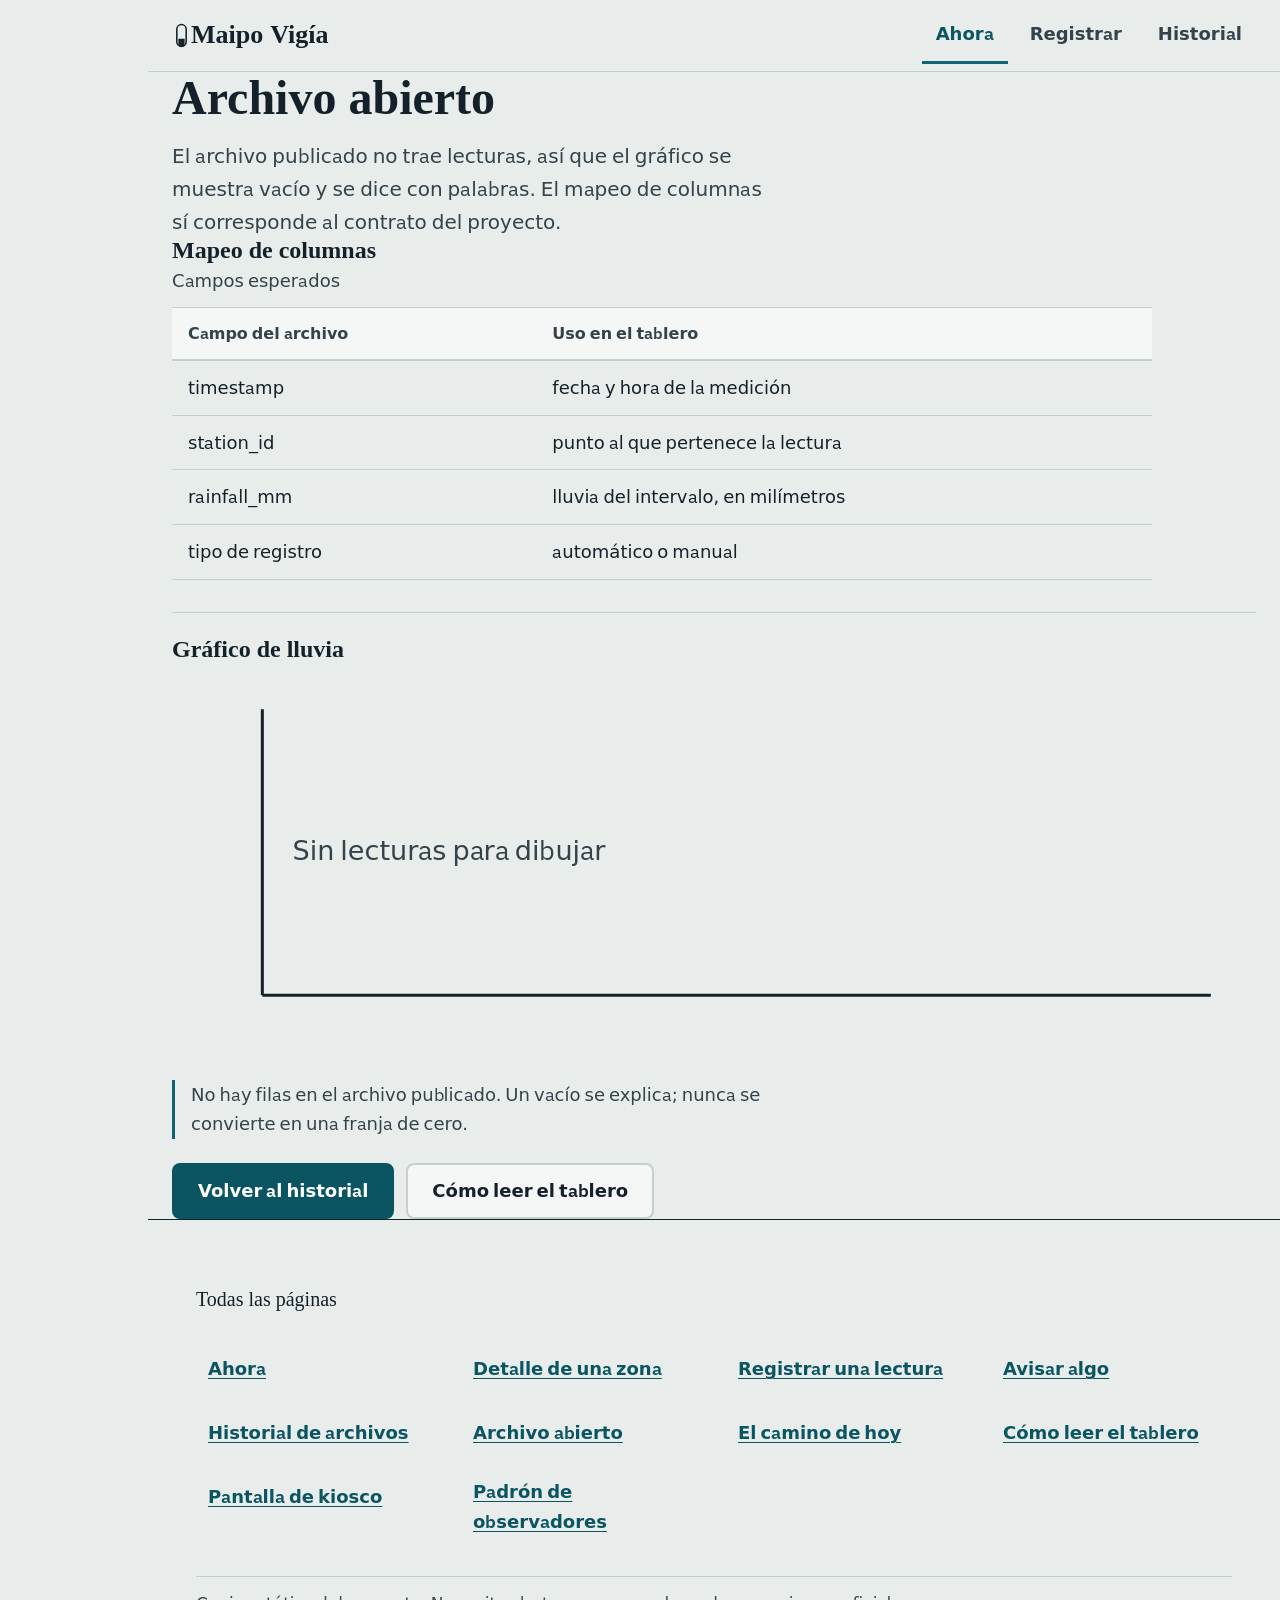
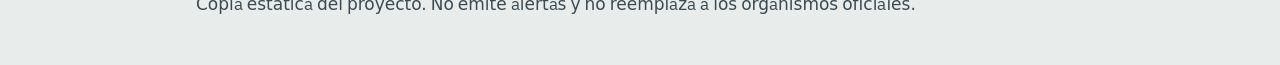
==== docs/archivo.html @ c6f93f38 "Publica el sitio final de Maipo Vigía Cierra t1, t2, t5, t11, t12, t13, t14 y t10: CSS unificado, di" ====
<!DOCTYPE html>
<html lang="es-CL">
<head>
<meta charset="utf-8">
<meta name="viewport" content="width=device-width, initial-scale=1">
<meta name="color-scheme" content="light">
<meta name="description" content="Visor del archivo de lluvia con mapeo de columnas y gráfico vacío cuando no hay lecturas.">
<title>Maipo Vigía · Archivo abierto</title>
<link rel="icon" href="data:image/svg+xml,%3Csvg xmlns='http://www.w3.org/2000/svg' viewBox='0 0 24 32'%3E%3Crect x='6' y='2' width='12' height='28' rx='6' fill='none' stroke='%230E6C7C' stroke-width='2'/%3E%3Cpath d='M8 20h8v8a2 2 0 0 1-2 2H10a2 2 0 0 1-2-2z' fill='%230E6C7C'/%3E%3C/svg%3E">
<link rel="stylesheet" href="assets/estilos.css">
<script src="datos/estaciones.js" defer></script>
<script src="datos/historicos.js" defer></script>
<script src="assets/paginas.js" defer></script>
</head>
<body>
<header class="barra-superior">
  <div class="contenedor barra-superior-interior">
    <a class="marca-barra" href="index.html">
      <svg viewBox="0 0 24 32" width="19" height="25" aria-hidden="true">
        <rect x="6" y="2" width="12" height="28" rx="6" fill="none" stroke="currentColor" stroke-width="2"/>
        <path d="M8 20h8v8a2 2 0 0 1-2 2H10a2 2 0 0 1-2-2z" fill="currentColor"/>
      </svg>
      Maipo Vigía
    </a>
    <nav class="nav-principal" aria-label="Navegación principal">
      <a class="nav-enlace" href="index.html" aria-current="page">Ahora</a>
      <a class="nav-enlace" href="registrar.html">Registrar</a>
      <a class="nav-enlace" href="historial.html">Historial</a>
    </nav>
  </div>
</header>
<main>
<div class="contenedor">

<h1 class="titulo-pagina">Archivo abierto</h1>
<p class="bajada-pagina">El archivo publicado no trae lecturas, así que el gráfico se muestra vacío y se dice con palabras. El mapeo de columnas sí corresponde al contrato del proyecto.</p>
<h2 class="titulo-pagina" style="font-size:1.5rem">Mapeo de columnas</h2>
<div class="tabla-scroll" tabindex="0" role="region" aria-label="Campos esperados">
<table class="tabla-datos">
  <caption>Campos esperados</caption>
  <thead><tr><th scope="col">Campo del archivo</th><th scope="col">Uso en el tablero</th></tr></thead>
  <tbody>
    <tr data-filtrable><td>timestamp</td><td>fecha y hora de la medición</td></tr>
    <tr data-filtrable><td>station_id</td><td>punto al que pertenece la lectura</td></tr>
    <tr data-filtrable><td>rainfall_mm</td><td>lluvia del intervalo, en milímetros</td></tr>
    <tr data-filtrable><td>tipo de registro</td><td>automático o manual</td></tr>
  </tbody>
</table>
</div>
<div class="bloque-pagina">
  <h2>Gráfico de lluvia</h2>
  <svg viewBox="0 0 720 260" role="img" aria-label="Gráfico vacío: sin lecturas para dibujar" style="width:100%;height:auto;display:block">
    <line x1="60" y1="30" x2="60" y2="220" stroke="#15212A" stroke-width="2"/>
    <line x1="60" y1="220" x2="690" y2="220" stroke="#15212A" stroke-width="2"/>
    <text x="80" y="130" fill="#33424B" font-size="18">Sin lecturas para dibujar</text>
  </svg>
  <p class="nota-pagina">No hay filas en el archivo publicado. Un vacío se explica; nunca se convierte en una franja de cero.</p>
</div>
<div class="acciones-pagina">
  <a class="boton-primario" href="historial.html">Volver al historial</a>
  <a class="boton-secundario" href="ayuda.html">Cómo leer el tablero</a>
</div>
</div>
</main>
<nav class="barra-inferior" aria-label="Navegación móvil">
  <a class="nav-movil-item" href="index.html" aria-current="page">Ahora</a>
  <a class="nav-movil-item" href="registrar.html">Registrar</a>
  <a class="nav-movil-item" href="historial.html">Historial</a>
</nav>
<footer class="pie">
  <div class="contenido">
    <p class="pie__titulo">Todas las páginas</p>
    <ul class="enlaces-pie">
      <li><a href="index.html">Ahora</a></li>
      <li><a href="zona.html">Detalle de una zona</a></li>
      <li><a href="registrar.html">Registrar una lectura</a></li>
      <li><a href="avisar.html">Avisar algo</a></li>
      <li><a href="historial.html">Historial de archivos</a></li>
      <li><a href="archivo.html">Archivo abierto</a></li>
      <li><a href="camino.html">El camino de hoy</a></li>
      <li><a href="ayuda.html">Cómo leer el tablero</a></li>
      <li><a href="kiosco.html">Pantalla de kiosco</a></li>
      <li><a href="observadores.html">Padrón de observadores</a></li>
    </ul>
    <p class="pie__legal">Copia estática del proyecto. No emite alertas y no reemplaza a los organismos oficiales.</p>
  </div>
</footer>
</body>
</html>
---- docs/assets/estilos.css ----
/* ==========================================================================
   Maipo Vigía · panel de consulta
   Hoja clara, un solo objeto oscuro (la pantalla del registro).
   Sin tarjetas, sin sombras, sin esquinas redondeadas: las reglas de un
   píxel son la única decoración.

   Índice
     01  fuentes
     02  tokens · superficies, pigmentos, tipografía, espaciado
     03  base
     04  foco y salto de contenido
     05  la regla (índice lateral con forma de tubo)
     06  cabecera
     07  panel
     08  estados del dato
     09  secciones
     10  tablas y listas
     11  código
     12  pie
     13  adaptaciones
     14  impresión
     15  lectura fácil · tarjetas de estación

   El sistema completo —dirección, tokens, escala, estados y clases— está
   documentado en panel-web/diseno/sistema.md.
   ========================================================================== */

/* -------------------------------------------------------------- 01 fuentes */

@font-face {
  font-family: 'Spectral';
  src: url('fuentes/spectral-600.woff2') format('woff2');
  font-weight: 600;
  font-style: normal;
  font-display: swap;
}
@font-face {
  font-family: 'Plex';
  src: url('fuentes/plex-400.woff2') format('woff2');
  font-weight: 400;
  font-style: normal;
  font-display: swap;
}
@font-face {
  font-family: 'Plex';
  src: url('fuentes/plex-600.woff2') format('woff2');
  font-weight: 600;
  font-style: normal;
  font-display: swap;
}

/* ---------------------------------------------------------------- 02 tokens */

:root {
  color-scheme: light;

  /* Superficies. Dos mundos: el papel donde se lee y la pantalla del registro. */
  --papel: #e8edeb;
  --papel-alto: #f4f7f5;
  --tinta: #15212a;
  --tinta-2: #33424b;   /* era #4b5c65 · 5,88:1 → ahora 9,63:1 sobre papel alto */
  --tinta-3: #3b4a52;   /* era #57666e · 5,03:1 → ahora 8,51:1 */
  --linea: #c3cfcc;

  /* El agua, en tres papeles: pigmento estructural, tinta sobre papel y tinta
     sobre la pantalla oscura. La razón es la misma que la del ámbar: el
     pigmento que dibuja un filete no alcanza para escribir una palabra. */
  --agua: #0e6474;
  --agua-tinta: #0b5563;   /* texto sobre papel alto: 7,81:1 */
  --agua-clara: #86d2dc;   /* texto sobre pantalla alto: 8,10:1 */
  --agua-tenue: #a9c9cd;
  --verde: #2a6349;
  --verde-tinta: #22553c;  /* 8,00:1 sobre papel alto */
  --verde-claro: #7fd0a5;  /* 7,58:1 sobre pantalla alto */

  /* Ámbar en tres papeles: pigmento estructural, tinta legible y ámbar claro.
     El ámbar de siempre (#a9680b) da 3,80:1 sobre papel: sirve para filetes
     y marcas, no para texto. La tinta ámbar llega a 8,16:1. */
  --ambar: #a9680b;
  --ambar-tinta: #6d4004;
  --ambar-claro: #f0c169;

  /* Óxido: la única familia nueva. No es rojo de alarma: es el color de una
     teja mojada, y aparece solo cuando hay un error que el lector tiene que ver.
     Se oscureció un paso (#8c2f22 daba 6,97:1, justo bajo AAA) y el claro subió
     otro para llegar a 7:1 sobre la tarjeta oscura. */
  --oxido: #7f2a1e;
  --oxido-claro: #f4a794;

  --pantalla: #0f242c;
  --pantalla-alto: #14303a;
  --pantalla-tinta: #e7eff1;
  --pantalla-suave: #aec3c9;  /* era #9db4bb · 6,40:1 → ahora 7,56:1 sobre
                                 la tarjeta oscura, que es el peor caso */
  --pantalla-linea: rgba(231, 239, 241, 0.16);

  /* Capa de superficie: lo que un componente necesita saber para funcionar
     igual sobre papel que sobre la pantalla oscura. Los componentes nuevos
     consumen estos nombres, nunca los colores crudos. */
  --texto: var(--tinta);
  --texto-2: var(--tinta-2);
  --texto-3: var(--tinta-3);
  --filete: var(--linea);

  /* Capa de pigmentos: el color que toma cada condición del dato. */
  --pigmento-neutro: var(--tinta-3);
  --pigmento-logrado: var(--verde-tinta);
  --pigmento-aviso: var(--ambar-tinta);
  --pigmento-error: var(--oxido);
  --pigmento-proceso: var(--agua-tinta);
  --foco: var(--agua);

  /* Superficie de una pieza que se apoya sobre otra: la tarjeta de estación. */
  --superficie: var(--papel-alto);
  --superficie-filete: var(--linea);

  /* El dato, en el gráfico. app.js dibuja el SVG con colores fijos en los
     atributos; estos tokens son los mismos valores y dejan que la impresión
     los cambie sin tocar el lienzo. */
  --grafico-barra: #e8a32e;
  --grafico-linea: #6fc3cf;

  /* Tipografía: dos familias, tres archivos, ninguna petición a la red. */
  --serif: 'Spectral', Georgia, 'Times New Roman', serif;
  --sans: 'Plex', system-ui, -apple-system, 'Segoe UI', sans-serif;
  --mono: ui-monospace, 'SFMono-Regular', 'DejaVu Sans Mono', Menlo, Consolas,
    'Liberation Mono', monospace;

  /* Escala tipográfica.
     Ningún texto baja de 16 px: el piso es --t-2xs. El cuerpo es de 20 px en
     los tres anchos, porque el público incluye personas mayores y agrandar la
     letra del navegador no puede ser el único camino. Los pasos de arriba son
     fluidos, con piso y techo. */
  --t-2xs: 1rem;       /* 16 px · piso absoluto: rótulos, pies, marcas */
  --t-xs: 1.0625rem;   /* 17 px · notas, pies de figura, antigüedad */
  --t-sm: 1.125rem;    /* 18 px · texto de apoyo, celdas, frases de estado */
  --t-md: 1.1875rem;   /* 19 px · párrafos de lista */
  --t-base: 1.25rem;   /* 20 px · cuerpo */
  --t-lg: 1.5rem;      /* 24 px · subtítulos y nombre de la estación */
  --t-xl: clamp(1.75rem, 1.35rem + 1.6vw, 2.25rem);   /* 28 → 36 */
  --t-2xl: clamp(2rem, 1.45rem + 2.4vw, 3rem);        /* 32 → 48 */
  --t-3xl: clamp(2.4rem, 1.5rem + 3.8vw, 4.2rem);     /* 38,4 → 67,2 */
  --t-cifra: clamp(3rem, 1.9rem + 5.2vw, 4.5rem);     /* 48 → 72 · la lluvia */

  /* Interlíneas: cuatro, una por trabajo. Las de lectura se abren para que el
     ojo no salte de línea; las de titular se cierran para que el bloque se
     lea como una pieza. */
  --ti-titular: 1.05;
  --ti-titulo: 1.15;
  --ti-compacto: 1.4;
  --ti-texto: 1.65;

  /* Ritmo de espaciado: múltiplos de 4 px, en rem para que también respondan
     al tamaño de letra que elija quien lee. */
  --e-1: 0.25rem;  /*  4 px */
  --e-2: 0.5rem;   /*  8 px */
  --e-3: 0.75rem;  /* 12 px */
  --e-4: 1rem;     /* 16 px */
  --e-5: 1.5rem;   /* 24 px */
  --e-6: 2rem;     /* 32 px */
  --e-7: 3rem;     /* 48 px */
  --e-8: 4rem;     /* 64 px */

  --ritmo: clamp(3.5rem, 8vw, 6.5rem);  /* respiro entre secciones */
  --canal: clamp(20px, 4vw, 48px);      /* margen lateral del contenido */

  --rail: 148px;
  --ancho: 1180px;
}

/* La pantalla del registro redefine la capa de superficie y los pigmentos.
   Por eso un mismo componente —una marca de estado, un aviso— funciona en
   los dos mundos sin una segunda hoja de estilos. */
.panel {
  --texto: var(--pantalla-tinta);
  --texto-2: var(--pantalla-suave);
  --texto-3: var(--pantalla-suave);
  --filete: var(--pantalla-linea);

  --pigmento-neutro: var(--pantalla-suave);
  --pigmento-logrado: var(--verde-claro);
  --pigmento-aviso: var(--ambar-claro);
  --pigmento-error: var(--oxido-claro);
  --pigmento-proceso: var(--agua-clara);
  --foco: var(--ambar-claro);

  --superficie: var(--pantalla-alto);
  --superficie-filete: var(--pantalla-linea);
}

/* ------------------------------------------------------------------ 03 base */

*, *::before, *::after { box-sizing: border-box; }

html {
  -webkit-text-size-adjust: 100%;
  text-size-adjust: 100%;
}

body {
  margin: 0;
  padding-left: var(--rail);
  background: var(--papel);
  color: var(--tinta);
  font-family: var(--sans);
  font-size: var(--t-base);
  line-height: var(--ti-texto);
  -webkit-font-smoothing: antialiased;
}

h1, h2, h3 {
  font-family: var(--serif);
  font-weight: 600;
  margin: 0;
  text-wrap: balance;
}

p { margin: 0; }

a { color: inherit; }

/* Solo hay un peso alto y una redonda por familia: nada de cursivas
   sintéticas, que se ven como un error de imprenta. */
em, i, cite { font-style: normal; font-weight: 600; }

code, pre { font-family: var(--mono); }

::selection {
  background: var(--agua);
  color: var(--papel-alto);
}

.cifra {
  font-feature-settings: 'tnum' 1;
  font-variant-numeric: tabular-nums;
}

.contenido {
  max-width: var(--ancho);
  margin-inline: auto;
  padding-inline: var(--canal);
}

/* --------------------------------------------------- 04 foco y salto */

.salto {
  position: absolute;
  left: var(--e-3);
  top: -999px;
  z-index: 20;
  background: var(--tinta);
  color: var(--papel-alto);
  padding: var(--e-3) var(--e-4);
  font-size: var(--t-sm);
  font-weight: 600;
  text-decoration: none;
}
.salto:focus { top: var(--e-3); }

/* Un solo anillo para todo el sitio. El pigmento lo decide la superficie:
   agua sobre papel, ámbar sobre la pantalla oscura. */
:focus-visible {
  outline: 2px solid var(--foco);
  outline-offset: 3px;
}

/* ------------------------------------------------------------ 05 la regla */

/* Índice de secciones con forma de tubo de precipitación: la marca del agua
   sube a medida que se lee. Es el único motivo decorativo de la página, y
   por eso los estados del dato lo reutilizan a escala de 7 × 13 px. */

.regla {
  position: fixed;
  inset: 0 auto 0 0;
  width: var(--rail);
  border-right: 1px solid var(--linea);
  background: linear-gradient(180deg, #eef2f0 0%, #e5ebe8 100%);
  z-index: 10;
}

.regla__tubo { position: relative; height: 100%; }

/* el tubo: una línea punteada de escala */
.regla__tubo::before {
  content: '';
  position: absolute;
  right: 13px;
  top: 0;
  bottom: 0;
  width: 1px;
  background: var(--linea);
}

/* el agua que sube con la lectura */
.regla__agua {
  position: absolute;
  right: 11.5px;
  bottom: 0;
  width: 4px;
  height: 0;
  background: var(--agua);
  transition: height 140ms linear;
}
.regla__agua::after {
  content: '';
  position: absolute;
  top: -1px;
  left: 50%;
  width: 13px;
  height: 2px;
  transform: translateX(-50%);
  background: var(--agua);
}

.regla__marcas {
  position: relative;
  z-index: 1;
  height: 100%;
  margin: 0;
  padding: 13vh 0;
  list-style: none;
  display: flex;
  flex-direction: column;
  justify-content: space-between;
  align-items: flex-end;
}

.regla__marcas a {
  position: relative;
  display: block;
  padding-right: 30px;
  text-decoration: none;
  color: var(--tinta-3);
  font-size: var(--t-xs);
  line-height: 1.2;
  text-align: right;
  transition: color 160ms ease;
}

.regla__marcas a::after {
  content: '';
  position: absolute;
  right: 9px;
  top: 50%;
  width: 9px;
  height: 1px;
  background: currentColor;
  transition: width 160ms ease, right 160ms ease;
}

.regla__marcas a:hover,
.regla__marcas a:focus-visible,
.regla__marcas a[aria-current] { color: var(--agua-tinta); }

.regla__marcas a:hover::after,
.regla__marcas a:focus-visible::after,
.regla__marcas a[aria-current]::after { width: 16px; right: 2px; }

/* ------------------------------------------------------------ 06 cabecera */

.cabecera {
  background: var(--papel-alto);
  border-bottom: 1px solid var(--linea);
}

.cabecera__fila {
  display: flex;
  align-items: center;
  justify-content: space-between;
  gap: var(--e-5);
  padding-block: var(--e-3);
}

.marca {
  display: flex;
  align-items: center;
  gap: var(--e-3);
  text-decoration: none;
  color: var(--tinta);
}

.marca__icono { width: 19px; height: 25px; color: var(--agua); flex: none; }

.marca__texto { display: flex; flex-direction: column; line-height: 1.3; }
.marca__texto strong { font-family: var(--serif); font-weight: 600; font-size: var(--t-base); }
.marca__texto span { font-size: var(--t-xs); color: var(--tinta-3); }

.cabecera__curso {
  font-size: var(--t-xs);
  color: var(--tinta-3);
  text-align: right;
}

/* --------------------------------------------------------------- 07 panel */

.panel {
  background: var(--pantalla);
  color: var(--pantalla-tinta);
  padding-block: clamp(2.25rem, 5vw, 4rem) clamp(2.5rem, 5vw, 4rem);
  border-top: 1px solid #0a1a20;
}

.panel a { color: var(--pantalla-tinta); }

.rotulo {
  display: flex;
  flex-wrap: wrap;
  align-items: baseline;
  gap: var(--e-2) var(--e-3);
  font-size: var(--t-xs);
  color: var(--pantalla-suave);
  border-bottom: 1px solid var(--pantalla-linea);
  padding-bottom: var(--e-3);
  margin-bottom: var(--e-5);
}

.rotulo__marca {
  color: var(--ambar-claro);
  border: 1px solid rgba(240, 193, 105, 0.45);
  padding: 3px 9px;
  font-weight: 600;
  letter-spacing: 0.01em;
}

.panel__cabeza {
  display: flex;
  align-items: flex-end;
  justify-content: space-between;
  gap: var(--e-5);
  flex-wrap: wrap;
}

.panel__titulo {
  font-size: var(--t-xl);
  line-height: var(--ti-titulo);
}

.panel__sub {
  margin-top: var(--e-2);
  font-size: var(--t-xs);
  color: var(--pantalla-suave);
  max-width: 52ch;
  line-height: var(--ti-compacto);
}

.ficha-larga {
  display: grid;
  grid-template-columns: repeat(5, minmax(0, 1fr));
  gap: 0;
  margin: var(--e-6) 0 0;
  border-top: 1px solid var(--pantalla-linea);
  border-bottom: 1px solid var(--pantalla-linea);
}

.ficha-larga > div {
  padding: var(--e-3) var(--e-4) var(--e-4) 0;
  border-right: 1px solid var(--pantalla-linea);
  min-width: 0;
}
.ficha-larga > div:last-child { border-right: 0; padding-right: 0; }

.ficha-larga dt {
  font-size: var(--t-2xs);
  color: var(--pantalla-suave);
  margin-bottom: var(--e-1);
}

.ficha-larga dd {
  margin: 0;
  font-size: var(--t-sm);
  line-height: var(--ti-compacto);
}

/* gráfico */

.grafico { margin: var(--e-6) 0 0; }

.grafico__leyenda {
  display: flex;
  flex-wrap: wrap;
  gap: var(--e-2) var(--e-5);
  font-size: var(--t-2xs);
  color: var(--pantalla-suave);
  margin-bottom: var(--e-3);
}

.llave { display: inline-flex; align-items: center; gap: var(--e-2); }
.llave::before { content: ''; display: block; }
.llave--barra::before { width: 9px; height: 13px; background: var(--grafico-barra); }
.llave--linea::before { width: 18px; height: 2px; background: var(--grafico-linea); }

.grafico__lienzo { width: 100%; }

.grafico svg { display: block; width: 100%; height: auto; }

/* cifras */

.cifras {
  display: grid;
  grid-template-columns: repeat(4, minmax(0, 1fr));
  gap: 0;
  margin-top: var(--e-6);
  border-top: 1px solid var(--pantalla-linea);
}

.cifras__item {
  padding: var(--e-4) var(--e-5) var(--e-1) 0;
  border-right: 1px solid var(--pantalla-linea);
  min-width: 0;
}
.cifras__item:last-child { border-right: 0; }

.cifras__rotulo {
  font-size: var(--t-2xs);
  color: var(--pantalla-suave);
  line-height: var(--ti-compacto);
  /* Dos líneas de alto siempre: así las cuatro cifras de la fila caen a la
     misma altura aunque un rótulo ocupe una línea y otro dos. */
  min-height: calc(2em * var(--ti-compacto));
}

.cifras__valor {
  font-family: var(--serif);
  font-size: var(--t-xl);
  line-height: 1.15;
  margin-top: var(--e-1);
}

.cifras__nota {
  font-size: var(--t-xs);
  color: var(--pantalla-suave);
  margin-top: var(--e-2);
  line-height: var(--ti-compacto);
}

/* acciones */

.acciones {
  display: flex;
  flex-wrap: wrap;
  gap: var(--e-4);
  justify-content: space-between;
  align-items: center;
  margin-top: var(--e-6);
}

.acciones__canal { display: inline-flex; }

.boton {
  appearance: none;
  border: 1px solid var(--pantalla-tinta);
  background: transparent;
  color: var(--pantalla-tinta);
  font-family: var(--sans);
  font-size: var(--t-sm);
  font-weight: 600;
  padding: var(--e-3) var(--e-4);
  cursor: pointer;
  outline-offset: 2px;
  transition: background-color 140ms ease, color 140ms ease;
}
.boton + .boton { border-left: 0; }
.boton:focus-visible { outline-color: var(--foco); }

.boton--suave[aria-pressed='true'] {
  background: var(--pantalla-tinta);
  color: var(--pantalla);
}

.acciones__descargas { display: inline-flex; }

/* El hover no se queda pegado en pantallas táctiles. */
@media (hover: hover) {
  .boton:hover { background: var(--pantalla-tinta); color: var(--pantalla); }
}

.panel__pie {
  margin-top: var(--e-4);
  font-size: var(--t-xs);
  color: var(--pantalla-suave);
  max-width: 68ch;
  line-height: var(--ti-compacto);
}

/* ------------------------------------------------------ 08 estados del dato */

/* Cinco condiciones que el panel tiene que poder decir sin adornos: sin datos,
   dato antiguo, período incompleto, error de carga y carga en curso.

   La marca es siempre la misma columna de precipitación —el motivo de la
   página— a 7 × 13 px: cuánta agua tiene dice cuánto hay, el color dice de qué
   se trata y la tacha dice que no se pudo leer. El texto siempre dice la
   condición con palabras, así que la marca es redundante a propósito y va
   oculta a los lectores de pantalla.

   Dos piezas y dos ganchos:
     .estado        bloque completo, con título, explicación y pie
     .marca-dato    marca en línea, para una celda o un <dd>
     [data-estado]  tiñe cualquier contenedor existente sin cambiar su marcado */

@property --nivel {
  syntax: '<percentage>';
  inherits: true;
  initial-value: 0%;
}

/* el bloque */

.estado,
.aviso-vacio {
  --pigmento: var(--pigmento-neutro);
  margin-top: var(--e-6);
  padding: var(--e-4) var(--e-5) var(--e-5);
  border: 1px solid var(--filete);
  border-left: 2px solid var(--pigmento);
  max-width: 72ch;
}
.aviso-vacio { --pigmento: var(--pigmento-aviso); }

/* Colores de cada condición: el único lugar donde se decide. Van después del
   bloque para que el modificador gane sobre el valor por omisión. */
.estado--vacio,
[data-estado='vacio'] {
  --pigmento: var(--pigmento-neutro);
  --nivel: 0%;
  --tacha: 0px;
}

.estado--parcial,
[data-estado='parcial'] {
  --pigmento: var(--pigmento-aviso);
  --nivel: 50%;
  --tacha: 0px;
}

.estado--antiguo,
[data-estado='antiguo'] {
  --pigmento: var(--pigmento-aviso);
  --nivel: 100%;
  --tacha: 0px;
}

.estado--error,
[data-estado='error'] {
  --pigmento: var(--pigmento-error);
  --nivel: 0%;
  --tacha: 100%;
}

.estado--cargando,
[data-estado='cargando'] {
  --pigmento: var(--pigmento-proceso);
  --tacha: 0px;
  animation: llena 2200ms cubic-bezier(0.45, 0, 0.55, 1) infinite;
}

/* Los tres estados que usa la tarjeta de estación, con los nombres del
   archivo de datos. `sin_datos` dice que no hay mediciones; `al_dia`, que la
   última publicación es de ahora; `atrasado`, que hay dato pero no es de hoy.
   Se aceptan las dos grafías —con guion bajo y con guion— porque el archivo y
   el marcado vienen de manos distintas, y una diferencia de un carácter no
   puede dejar una tarjeta sin color ni ícono. */
[data-estado='sin_datos'],
[data-estado='sin-datos'] {
  --pigmento: var(--pigmento-neutro);
  --nivel: 0%;
  --tacha: 0px;
}

[data-estado='al_dia'],
[data-estado='al-dia'] {
  --pigmento: var(--pigmento-logrado);
  --nivel: 100%;
  --tacha: 0px;
}

[data-estado='atrasado'],
[data-estado='retrasado'] {
  --pigmento: var(--pigmento-aviso);
  --nivel: 100%;
  --tacha: 0px;
}

/* El estado de acceso del lugar. No es un estado del dato y por eso no
   reutiliza `data-estado`: el acceso lo informa una persona, con fuente y
   hora, y se tiñe aparte. `sin_informacion` es gris y no verde: nadie ha
   dicho que el camino esté abierto. */
[data-acceso='abierto'] { --pigmento: var(--pigmento-logrado); }
[data-acceso='restringido'] { --pigmento: var(--pigmento-aviso); }
[data-acceso='sin_informacion'],
[data-acceso='sin-informacion'] { --pigmento: var(--pigmento-neutro); }

/* El agua sube y vuelve a bajar. Solo se puede animar porque --nivel está
   registrada con @property; donde no lo esté, la marca queda en el nivel
   inicial y el texto sigue diciendo lo mismo. */
@keyframes llena {
  0%, 100% { --nivel: 6%; }
  50%      { --nivel: 100%; }
}

.estado__titulo,
.aviso-vacio__titulo {
  font-weight: 600;
  font-size: var(--t-base);
  line-height: var(--ti-compacto);
  color: var(--texto);
  margin-bottom: var(--e-2);
}

.estado__texto {
  font-size: var(--t-sm);
  line-height: var(--ti-texto);
  color: var(--texto-2);
  max-width: 64ch;
}

.estado__pie {
  margin-top: var(--e-3);
  padding-top: var(--e-3);
  border-top: 1px solid var(--filete);
  font-size: var(--t-xs);
  line-height: var(--ti-compacto);
  color: var(--texto-3);
}

/* Carga en curso: la barra solo aparece si el bloque la trae. No hay
   indicador giratorio ni esqueleto de tarjetas: una línea que avanza. */
.estado__barra {
  position: relative;
  height: 2px;
  margin-top: var(--e-4);
  background: var(--filete);
  overflow: hidden;
}
.estado__barra::after {
  content: '';
  position: absolute;
  inset: 0 auto 0 0;
  width: 34%;
  background: var(--pigmento);
  animation: avanza 1600ms cubic-bezier(0.45, 0, 0.55, 1) infinite;
}

@keyframes avanza {
  from { transform: translateX(-100%); }
  to   { transform: translateX(295%); }
}

/* la marca en línea */

.marca-dato {
  display: inline-flex;
  align-items: center;
  gap: var(--e-2);
  font-size: var(--t-xs);
  font-weight: 600;
  line-height: 1.1;
  color: var(--pigmento, var(--pigmento-neutro));
  white-space: nowrap;
  vertical-align: baseline;
}

/* La columna: un borde de 1 px, el agua abajo y, si hay error, la tacha. */
.marca-dato::before,
.estado__titulo::before,
.aviso-vacio__titulo::before {
  content: '';
  flex: none;
  display: inline-block;
  width: 7px;
  height: 13px;
  color: var(--pigmento, currentColor);
  border: 1px solid currentColor;
  background-image:
    linear-gradient(currentColor, currentColor),
    linear-gradient(45deg,
      transparent calc(50% - 0.5px),
      currentColor calc(50% - 0.5px),
      currentColor calc(50% + 0.5px),
      transparent calc(50% + 0.5px));
  background-repeat: no-repeat;
  background-position: 0 100%, center;
  background-size: 100% var(--nivel, 0%), var(--tacha, 0px) var(--tacha, 0px);
}

.estado__titulo::before,
.aviso-vacio__titulo::before {
  margin-right: var(--e-2);
  vertical-align: -2px;
}

/* El aviso heredado de históricos es, en los hechos, el estado «sin datos».
   Se le da la misma marca para que las dos piezas se lean igual. */
.aviso-vacio { --nivel: 0%; }

/* Modificadores explícitos: cuando la marca va suelta y no hereda de un
   contenedor con data-estado. */
.marca-dato--vacio    { --pigmento: var(--pigmento-neutro);  --nivel: 0%; }
.marca-dato--parcial  { --pigmento: var(--pigmento-aviso);   --nivel: 50%; }
.marca-dato--antiguo  { --pigmento: var(--pigmento-aviso);   --nivel: 100%; }
.marca-dato--error    { --pigmento: var(--pigmento-error);   --nivel: 0%; --tacha: 100%; }
.marca-dato--cargando { --pigmento: var(--pigmento-proceso); --nivel: 45%; }

/* Valor que no existe. Nunca un cero: el guion largo dice "no hay". */
.valor-ausente {
  color: var(--texto-3);
  font-weight: 600;
  font-variant-numeric: tabular-nums;
}

/* ------------------------------------------------------------ 09 secciones */

.seccion {
  padding-block: var(--ritmo);
  border-top: 1px solid var(--linea);
}

.seccion__numero {
  font-size: var(--t-2xs);
  color: var(--tinta-3);
  margin-bottom: var(--e-2);
  padding-left: 40px;
  position: relative;
}
.seccion__numero::before {
  content: '';
  position: absolute;
  left: 0;
  top: 0.72em;
  width: 26px;
  height: 1px;
  background: var(--agua);
}

.seccion h2 {
  font-size: var(--t-2xl);
  line-height: var(--ti-titulo);
  letter-spacing: -0.015em;
  max-width: 22ch;
}

.seccion h3 {
  font-size: var(--t-lg);
  margin-top: var(--e-7);
  margin-bottom: var(--e-3);
  letter-spacing: -0.01em;
}

.entrada {
  margin-top: var(--e-4);
  max-width: 66ch;
  color: var(--tinta-2);
  font-size: var(--t-base);
  text-wrap: pretty;
}

.cierre {
  margin-top: var(--e-5);
  max-width: 66ch;
  color: var(--tinta-2);
  font-size: var(--t-base);
  text-wrap: pretty;
}

.nota {
  margin-top: var(--e-4);
  max-width: 66ch;
  font-size: var(--t-sm);
  color: var(--tinta-2);
  border-left: 2px solid var(--linea);
  padding-left: var(--e-4);
  line-height: var(--ti-texto);
}

/* medidas del instrumento */

.medidas {
  display: grid;
  grid-template-columns: repeat(2, minmax(0, 1fr));
  column-gap: clamp(28px, 4vw, 64px);
  margin: clamp(1.75rem, 3.4vw, 2.625rem) 0 0;
  border-top: 1px solid var(--tinta);
}

.medidas > div {
  display: flex;
  justify-content: space-between;
  align-items: baseline;
  gap: var(--e-3);
  padding-block: var(--e-3);
  border-bottom: 1px solid var(--linea);
  min-width: 0;
}

.medidas dt {
  font-size: var(--t-sm);
  color: var(--tinta-2);
  line-height: var(--ti-compacto);
}
.medidas dd {
  margin: 0;
  font-weight: 600;
  white-space: nowrap;
  font-feature-settings: 'tnum' 1;
  text-align: right;
}
.medidas dd span {
  display: block;
  font-weight: 400;
  font-size: var(--t-2xs);
  color: var(--tinta-3);
  white-space: normal;
  text-align: right;
  line-height: var(--ti-compacto);
  margin-top: var(--e-1);
}

/* --------------------------------------------------------------- 10 tablas */

.tabla {
  width: 100%;
  border-collapse: collapse;
  margin-top: var(--e-6);
  font-size: var(--t-sm);
  border-top: 1px solid var(--tinta-3);
}

.tabla__titulo {
  text-align: left;
  font-size: var(--t-2xs);
  color: var(--tinta-3);
  padding-bottom: var(--e-3);
  caption-side: top;
  line-height: var(--ti-compacto);
}

.tabla th,
.tabla td {
  text-align: left;
  padding: var(--e-3) var(--e-4) var(--e-3) 0;
  border-bottom: 1px solid var(--linea);
  vertical-align: baseline;
}

.tabla thead th {
  font-size: var(--t-2xs);
  font-weight: 600;
  color: var(--tinta-3);
  border-bottom: 1px solid var(--tinta-3);
  white-space: nowrap;
}

.tabla .num {
  text-align: right;
  padding-right: var(--e-4);
  font-variant-numeric: tabular-nums;
}

.panel .tabla {
  margin-top: var(--e-7);
  max-width: 980px;
  border-top-color: var(--pantalla-suave);
}
.panel .tabla th,
.panel .tabla td { border-bottom: 1px solid var(--pantalla-linea); }
.panel .tabla thead th {
  color: var(--pantalla-suave);
  border-bottom-color: var(--pantalla-suave);
}
.panel .tabla__titulo { color: var(--pantalla-suave); }
.panel .tabla caption { color: var(--pantalla-suave); }

.marca-fila { color: var(--ambar-claro); }
.sin-revisar { color: var(--pantalla-suave); }

/* reglas de lectura */

.reglas {
  margin: var(--e-6) 0 0;
  padding: 0;
  list-style: none;
  max-width: 70ch;
  display: grid;
  gap: var(--e-2);
  font-size: var(--t-sm);
  color: var(--tinta-2);
  line-height: var(--ti-texto);
}
.panel .reglas { color: var(--pantalla-suave); }

.reglas li { padding-left: var(--e-4); position: relative; }
.reglas li::before {
  content: '';
  position: absolute;
  left: 0;
  top: 0.72em;
  width: 8px;
  height: 1px;
  background: currentColor;
}

/* tabla de campos */

.tabla--campos td:first-child { white-space: nowrap; }
.tabla--campos code { font-size: var(--t-xs); color: var(--agua-tinta); }

.tabla--estado th[scope='row'] {
  font-weight: 600;
  width: 28%;
  color: var(--tinta);
  padding-right: var(--e-5);
}

/* históricos */

/* El aviso conserva su marcado original: título y un párrafo. El párrafo que
   no es el título toma el tamaño de texto de apoyo. */
.aviso-vacio > p + p {
  font-size: var(--t-sm);
  color: var(--texto-2);
  line-height: var(--ti-texto);
}

/* --------------------------------------------------------------- 11 código */

.codigo {
  margin: var(--e-3) 0 0;
  padding: var(--e-4) var(--e-5);
  background: var(--papel-alto);
  border: 1px solid var(--linea);
  overflow-x: auto;
  font-size: var(--t-sm);
  line-height: 1.7;
  color: var(--tinta-2);
  max-width: 74ch;
  tab-size: 2;
}

/* ------------------------------------------------------------------ 12 pie */

.pie {
  border-top: 1px solid var(--tinta);
  padding-block: clamp(2.5rem, 5vw, 4rem) var(--e-7);
}

.pie__columnas {
  display: grid;
  grid-template-columns: repeat(auto-fit, minmax(230px, 1fr));
  gap: var(--e-6);
}

.pie__titulo {
  font-family: var(--serif);
  font-size: var(--t-base);
  margin-bottom: var(--e-2);
}

.pie__texto {
  font-size: var(--t-sm);
  color: var(--tinta-2);
  max-width: 40ch;
  line-height: var(--ti-texto);
}

.pie__legal {
  margin-top: var(--e-6);
  padding-top: var(--e-4);
  border-top: 1px solid var(--linea);
  font-size: var(--t-xs);
  color: var(--tinta-3);
  display: flex;
  flex-wrap: wrap;
  gap: var(--e-2) var(--e-5);
  justify-content: space-between;
  line-height: var(--ti-compacto);
}

.pie__legal a {
  color: var(--agua-tinta);
  text-decoration: underline;
  text-decoration-thickness: 1px;
  text-underline-offset: 3px;
}

/* lámina del instrumento */

.lamina {
  margin: clamp(1.875rem, 4vw, 2.75rem) 0 0;
  max-width: 760px;
}

.lamina img {
  display: block;
  width: 100%;
  height: auto;
  border: 1px solid var(--linea);
  background: var(--papel-alto);
}

.lamina figcaption {
  margin-top: var(--e-3);
  font-size: var(--t-xs);
  color: var(--tinta-3);
  max-width: 60ch;
  line-height: var(--ti-texto);
}

/* --------------------------------------------------------- 13 adaptaciones */

/* 1280 y más: la regla lateral ocupa su carril y el contenido se centra en
   el resto. Bajo 1180 el carril no cabe y el índice se retira: las siete
   secciones ya están en el orden del documento. */
@media (max-width: 1180px) {
  body { padding-left: 0; }
  .regla { display: none; }
}

/* 768: dos columnas donde había cinco y cuatro. */
@media (max-width: 900px) {
  .ficha-larga { grid-template-columns: repeat(2, minmax(0, 1fr)); }
  .ficha-larga > div:nth-child(2n) { border-right: 0; }
  .ficha-larga > div {
    border-bottom: 1px solid var(--pantalla-linea);
    padding-bottom: var(--e-3);
  }
  /* Con cinco datos, el último ocupa la fila entera en vez de dejar un hueco. */
  .ficha-larga > div:last-child:nth-child(odd) {
    grid-column: 1 / -1;
    border-right: 0;
    border-bottom: 0;
  }

  .cifras { grid-template-columns: repeat(2, minmax(0, 1fr)); }
  .cifras__item:nth-child(2n) { border-right: 0; }
  .cifras__item {
    border-bottom: 1px solid var(--pantalla-linea);
    padding-bottom: var(--e-4);
  }
}

@media (max-width: 720px) {
  /* El cuerpo no se achica en el celular: 20 px en los tres anchos. Antes
     bajaba a 16 y la letra quedaba justo en el límite de lo legible. */
  .cabecera__curso { display: none; }
  .acciones { flex-direction: column; align-items: stretch; }
  .acciones__canal, .acciones__descargas { display: flex; }
  .acciones__canal .boton, .acciones__descargas .boton { flex: 1; }
  .tabla {
    display: block;
    overflow-x: auto;
    overscroll-behavior-x: contain;
    white-space: nowrap;
    scrollbar-width: thin;
    scrollbar-color: var(--agua-tenue) transparent;
  }
  /* En pantalla angosta la tabla se recorre de lado; la primera columna se
     queda quieta para que nunca se pierda de qué fila se está leyendo. */
  .tabla th:first-child,
  .tabla td:first-child {
    position: sticky;
    left: 0;
    z-index: 1;
    background: var(--papel);
    box-shadow: inset -1px 0 0 var(--linea);
  }
  .panel .tabla th:first-child,
  .panel .tabla td:first-child {
    background: var(--pantalla);
    box-shadow: inset -1px 0 0 var(--pantalla-linea);
  }
  .tabla--estado,
  .tabla--estado tbody,
  .tabla--estado tr,
  .tabla--estado th,
  .tabla--estado td { white-space: normal; }
  .tabla--estado th:first-child,
  .tabla--estado td:first-child {
    position: static;
    box-shadow: none;
    z-index: auto;
  }
  .panel__cabeza { gap: var(--e-4); }
}

/* 360: una sola columna. La pantalla del registro se lee como una libreta,
   no como una tabla estrecha. */
@media (max-width: 560px) {
  .ficha-larga,
  .cifras,
  .medidas { grid-template-columns: 1fr; }

  .ficha-larga > div,
  .ficha-larga > div:last-child:nth-child(odd),
  .cifras__item { border-right: 0; grid-column: auto; }

  .medidas > div {
    display: block;
    padding-block: var(--e-3);
  }
  .medidas dd {
    text-align: left;
    margin-top: var(--e-1);
  }
  .medidas dd span { text-align: left; }

  .estado,
  .aviso-vacio { padding: var(--e-4); }

  .cifras__valor { font-size: clamp(1.45rem, 8vw, 1.8rem); }
  .seccion h3 { margin-top: var(--e-6); }
  /* 12 px es demasiado poco para el cuerpo de la tabla: se baja un paso,
     no dos. La tabla ya se recorre de lado y la primera columna se queda. */
  .tabla { font-size: var(--t-xs); }
  .tabla th, .tabla td { padding-right: var(--e-3); }
  .seccion__numero { padding-left: 34px; }
  .seccion__numero::before { width: 22px; }
}

@media (prefers-reduced-motion: reduce) {
  *, *::before, *::after {
    transition-duration: 0.001ms !important;
    animation-duration: 0.001ms !important;
  }
  /* Los estados no pueden quedarse a medio camino: se muestran quietos. */
  .estado__barra::after { animation: none; transform: none; width: 34%; }
  .estado--cargando,
  [data-estado='cargando'],
  .marca-dato--cargando { --nivel: 45%; animation: none; }
}

/* Quien pide más contraste lo recibe sin cambiar de diseño. */
@media (prefers-contrast: more) {
  :root {
    --tinta-2: #2c3a42;
    --tinta-3: #3b4a52;
    --linea: #97a7a3;
    --ambar-tinta: #6d4004;
  }
  .panel {
    --pantalla-suave: #c6d7dc;
    --pantalla-linea: rgba(231, 239, 241, 0.34);
  }
}

/* ------------------------------------------------------------ 14 impresión */

/* La página se imprime en papel. La pantalla oscura se
   vuelve papel —de otro modo el texto claro desaparece— y el gráfico, que
   dibuja app.js con colores de pantalla, se reescribe desde acá.
   Las consultas de ancho de arriba también actúan al imprimir (una hoja A4
   mide unos 700 px), así que aquí se deshacen. */
@media print {
  @page { margin: 16mm 14mm 18mm; }

  html { font-size: 14.5px; }

  :root {
    --papel: #ffffff;
    --papel-alto: #ffffff;
    --texto: #15212a;
    --texto-2: #33424b;
    --texto-3: #4a5961;
    --filete: #b9c3c0;
    --linea: #b9c3c0;
    --foco: #0e6474;
  }

  body {
    padding-left: 0;
    background: #ffffff;
    color: #15212a;
  }

  .contenido { max-width: none; padding-inline: 0; }

  .regla, .salto, .acciones, .boton { display: none !important; }

  /* la pantalla del registro pasa a papel */
  .panel {
    background: #ffffff;
    color: var(--tinta);
    padding-block: var(--e-6);
    border-top: 1px solid var(--tinta);
    border-bottom: 1px solid var(--tinta);

    --texto: var(--tinta);
    --texto-2: var(--tinta-2);
    --texto-3: var(--tinta-3);
    --filete: var(--linea);
    --pantalla-tinta: var(--tinta);
    --pantalla-suave: var(--tinta-2);
    --pantalla-linea: var(--linea);
    --pigmento-neutro: var(--tinta-3);
    --pigmento-aviso: var(--ambar-tinta);
    --pigmento-error: var(--oxido);
    --pigmento-proceso: var(--agua-tinta);
    --pigmento-logrado: var(--verde-tinta);
  }
  .panel a { color: var(--agua-tinta); }

  .rotulo__marca { color: var(--ambar-tinta); border-color: currentColor; }
  .marca-fila { color: var(--ambar-tinta); }
  .sin-revisar { color: var(--tinta-2); }

  /* el gráfico: mismas formas, pigmentos de papel */
  .grafico svg text { fill: var(--tinta-2); }
  .grafico svg rect { fill: var(--ambar); }
  .grafico svg polyline { stroke: var(--agua); }
  .grafico svg line { stroke: var(--linea); }
  .grafico svg circle { fill: #ffffff; stroke: var(--ambar); }
  /* tamaños de papel: los titulares no se comen la hoja */
  .seccion h2 { font-size: 1.45rem; }
  .seccion h3 { font-size: 1.05rem; }
  .panel__titulo { font-size: 1.35rem; }
  .cifras__valor { font-size: 1.3rem; }
  .pie__titulo { font-size: var(--t-sm); }

  /* las tablas recuperan su forma: al imprimir no se desplazan */
  .tabla {
    display: table;
    width: 100%;
    overflow: visible;
    white-space: normal;
    font-size: 0.8125rem;
  }
  .tabla th,
  .tabla td { white-space: normal; }
  .tabla th:first-child,
  .tabla td:first-child {
    position: static;
    box-shadow: none;
    background: none;
  }
  .panel .tabla { margin-top: var(--e-5); max-width: none; }

  /* Las muestras de la leyenda no pueden ser fondos: al imprimir sin
     gráficos de fondo desaparecerían. Se dibujan con bordes. */
  .llave--barra::before {
    background: none;
    border: 1px solid var(--ambar);
  }
  .llave--linea::before {
    background: none;
    border-top: 2px solid var(--agua);
    height: 1px;
  }

  /* nada de cortar una fila o un titular por la mitad */
  .tabla tr, .medidas > div, .estado, .aviso-vacio,
  .lamina, .cifras__item {
    break-inside: avoid;
  }
  h1, h2, h3, .tabla__titulo, .panel__titulo, .rotulo, .seccion__numero {
    break-after: avoid;
  }
  /* El rótulo de sección no se queda solo al pie de una hoja. */
  .seccion__numero, .seccion h2, .seccion h3 { break-before: avoid; }
  .seccion, .panel, .pie { break-inside: auto; }
  .pie { border-top: 1px solid var(--linea); }

  .lamina { max-width: 100%; }
  .lamina img { border: 1px solid var(--linea); }
  .codigo { background: #ffffff; border: 1px solid var(--linea); }
}

/* --------------------------- 15 lectura fácil · tarjetas de estación */

/* El tablero de la red. Una tarjeta por punto, todas del mismo alto, y las dos
   preguntas que se hace quien mira —¿está lloviendo? ¿se puede llegar?—
   respondidas con palabras, cifras grandes y marcas dibujadas con reglas.

   Nada de lo que sigue depende de un `hover`: la información está a la vista o
   a un clic, nunca detrás del puntero. Ningún estado se apoya solo en el color:
   cada uno lleva su palabra y su marca, y el texto va en tinta, que es lo que
   más contrasta.

   EL MARCADO QUE ESPERA. El constructor arma el resto y puede cambiar el orden
   de los hijos, nunca los nombres ni los atributos:

   <section class="tablero" aria-labelledby="tablero-titulo">
     <div class="tablero__cabeza">
       <h2 class="tablero__titulo" id="tablero-titulo">Los puntos de la red</h2>
       <p class="tablero__bajada">…</p>
       <p class="tablero__cuenta">6 puntos · última publicación 16-11-2026, 14:40</p>
     </div>

     <div class="tablero__rejilla">
       <article class="estacion" data-estado="al_dia">
         <h3 class="estacion__nombre">Plaza de Armas</h3>
         <p class="estacion__lugar">Quebrada de San José · 1.080 m</p>

         <p class="estacion__rotulo">Lluvia de ahora</p>
         <p class="estacion__valor cifra">0,0 <span class="estacion__unidad">mm</span></p>
         <p class="estacion__cuando">Midió a las 14:32 del 16-11</p>

         <p class="estacion__acumulado">
           <span class="estacion__acumulado-rotulo">En 24 h</span>
           <span class="estacion__acumulado-valor cifra">24,0 mm</span>
         </p>

         <div class="estacion__estados">
           <p class="estado-dato">
             <span class="estado-dato__marca" aria-hidden="true"></span>
             <span class="estado-dato__texto">Dato al día</span>
           </p>
           <p class="acceso" data-acceso="abierto">
             <span class="acceso__marca" aria-hidden="true"></span>
             <span class="acceso__texto">Acceso abierto</span>
             <span class="acceso__fuente">Informado por la municipalidad el 16-11 a las 08:10</span>
           </p>
         </div>
       </article>
     </div>
   </section>

   El estado del dato va en `data-estado` de la tarjeta: sin_datos · al_dia ·
   atrasado · parcial · error · cargando. El del acceso va en `data-acceso` del
   bloque `.acceso`: abierto · restringido · sin_informacion. */

.tablero { margin-top: var(--e-6); }

.tablero__cabeza { max-width: 70ch; }

/* El titular del tablero no hereda el tope de 22 caracteres de las secciones:
   necesita decir qué es la rejilla en una línea. */
.tablero .tablero__titulo {
  font-family: var(--serif);
  font-size: var(--t-2xl);
  line-height: var(--ti-titulo);
  max-width: 30ch;
  margin: 0;
}

.tablero__bajada {
  margin-top: var(--e-3);
  font-size: var(--t-base);
  line-height: var(--ti-texto);
  color: var(--texto-2);
  max-width: 58ch;
}

/* Cuántos puntos hay y de cuándo es lo publicado. No es un pie de página: es
   la fecha del archivo, y sin ella ninguna tarjeta se puede leer bien. */
.tablero__cuenta {
  margin-top: var(--e-2);
  font-size: var(--t-xs);
  line-height: var(--ti-compacto);
  color: var(--texto-3);
}

/* La rejilla: una columna en 360, dos desde 700 y tres desde 1100 —que es lo
   que da 1280 con el carril del índice descontado—. `minmax(0, 1fr)` evita que
   un nombre largo estire una columna y desborde la página. */
.tablero__rejilla {
  display: grid;
  grid-template-columns: minmax(0, 1fr);
  gap: var(--e-4);
  margin-top: var(--e-5);
  align-items: stretch;
}

@media (min-width: 700px) {
  .tablero__rejilla {
    grid-template-columns: repeat(2, minmax(0, 1fr));
    gap: var(--e-5);
  }
}

@media (min-width: 1100px) {
  .tablero__rejilla { grid-template-columns: repeat(3, minmax(0, 1fr)); }
}

/* la tarjeta */

.estacion {
  display: flex;
  flex-direction: column;
  min-width: 0;              /* sin esto, un nombre largo abre la columna */
  padding: var(--e-4);
  background: var(--superficie);
  border: 1px solid var(--superficie-filete);
  color: var(--texto);
}

/* El nombre y la quebrada: lo primero que se lee y lo que hay que poder decir
   en voz alta. */
.estacion .estacion__nombre {
  margin: 0;
  font-family: var(--serif);
  font-size: var(--t-lg);
  line-height: var(--ti-titulo);
  overflow-wrap: break-word;
  text-wrap: balance;
}

.estacion__lugar {
  margin-top: var(--e-1);
  font-size: var(--t-xs);
  line-height: var(--ti-compacto);
  color: var(--texto-2);
  overflow-wrap: break-word;
}

/* Un punto propuesto no es una estación funcionando: no tiene sensor, no tiene
   lecturas y no hubo visita. Va en la tarjeta, con palabras y antes de las
   cifras, para que nadie lea «sin datos» como un aparato averiado.
   Clase nueva: `.estacion__propuesto`. */
.estacion__propuesto {
  margin-top: var(--e-2);
  font-size: var(--t-2xs);
  font-weight: 600;
  line-height: var(--ti-compacto);
  color: var(--texto-2);
}

/* La cifra de lluvia. Es el número más grande de la página: 48 px en el
   celular y 72 en el monitor, con cifras tabulares para que no bailen entre
   tarjetas. */
.estacion__rotulo {
  margin-top: var(--e-3);
  padding-top: var(--e-2);
  border-top: 1px solid var(--superficie-filete);
  font-size: var(--t-2xs);
  font-weight: 600;
  line-height: var(--ti-compacto);
  color: var(--texto-2);
}

.estacion__valor {
  margin-top: var(--e-2);
  font-family: var(--serif);
  /* 48 px en el celular y 56 en el monitor: dentro del tramo de la cifra, pero
     un paso abajo para que tres tarjetas convivan en una fila sin ahogarse. */
  font-size: min(var(--t-cifra), 3.5rem);
  font-weight: 600;
  line-height: 1;
  font-variant-numeric: tabular-nums;
  font-feature-settings: 'tnum' 1;
  overflow-wrap: break-word;
}

.estacion__unidad {
  font-family: var(--sans);
  font-size: var(--t-lg);
  font-weight: 600;
  white-space: nowrap;
}

.estacion__cuando {
  margin-top: var(--e-1);
  font-size: var(--t-2xs);
  line-height: 1.35;
  color: var(--texto-2);
}

/* El acumulado de 24 h: rótulo y cifra en la misma línea, y si no caben, la
   cifra baja entera en vez de partirse. */
.estacion__acumulado {
  display: flex;
  flex-wrap: wrap;
  align-items: baseline;
  justify-content: space-between;
  gap: var(--e-1) var(--e-3);
  margin-top: var(--e-2);
  padding-top: var(--e-2);
  border-top: 1px solid var(--superficie-filete);
}

.estacion__acumulado-rotulo {
  font-size: var(--t-2xs);
  font-weight: 600;
  line-height: var(--ti-compacto);
  color: var(--texto-2);
}

.estacion__acumulado-valor {
  font-family: var(--serif);
  font-size: var(--t-lg);
  font-weight: 600;
  line-height: 1.1;
  font-variant-numeric: tabular-nums;
  white-space: nowrap;
}

/* Si no hay acumulado, en su lugar va la palabra «Sin datos», no un guion solo:
   un guion sin explicación se lee como un cero mal escrito. */
.estacion[data-estado='sin_datos'] .estacion__acumulado-valor,
.estacion[data-estado='sin-datos'] .estacion__acumulado-valor,
.estacion[data-estado='vacio'] .estacion__acumulado-valor,
.estacion[data-estado='error'] .estacion__acumulado-valor,
.estacion[data-estado='cargando'] .estacion__acumulado-valor {
  font-family: var(--sans);
  font-size: var(--t-sm);
  white-space: normal;
  color: var(--texto-2);
}

/* Los dos estados, al pie y a la misma altura en todas las tarjetas: si una
   tiene menos líneas, el aire sobrante queda arriba y las filas de abajo no
   bailan. */
.estacion__estados {
  display: grid;
  gap: var(--e-2);
  margin-top: auto;
  padding-top: var(--e-3);
}

/* Cuando en el lugar de la cifra hay una palabra —«Sin datos», «No cargó», un
   guion largo— se escribe al tamaño de los subtítulos, no al de la cifra: una
   palabra de 64 px se parte en dos líneas y una cifra que no existe no se
   grita. Las tarjetas con número conservan la cifra grande. */
.estacion[data-estado='sin_datos'] .estacion__valor,
.estacion[data-estado='sin-datos'] .estacion__valor,
.estacion[data-estado='vacio'] .estacion__valor,
.estacion[data-estado='error'] .estacion__valor,
.estacion[data-estado='cargando'] .estacion__valor {
  font-family: var(--sans);
  font-size: var(--t-xl);
  line-height: 1.15;
  color: var(--texto-2);
}

.estacion[data-estado='sin_datos'] .estacion__unidad,
.estacion[data-estado='sin-datos'] .estacion__unidad,
.estacion[data-estado='vacio'] .estacion__unidad,
.estacion[data-estado='error'] .estacion__unidad,
.estacion[data-estado='cargando'] .estacion__unidad { display: none; }

/* Una línea de matiz, opcional: para decir en la propia tarjeta que un 0,0 es
   una medición y no un hueco. */
.estacion__nota {
  margin-top: var(--e-2);
  font-size: var(--t-2xs);
  line-height: var(--ti-compacto);
  color: var(--texto-2);
}

/* La tarjeta no es un botón: la acción es un enlace visible, con nombre
   propio, que dice a dónde lleva. Se toca con el pulgar (44 px) y se alcanza
   con el teclado. Si el constructor no necesita la acción, no se usa. */
.estacion a.estacion__accion {
  display: inline-flex;
  align-items: center;
  justify-content: center;
  min-height: 44px;
  margin-top: var(--e-4);
  padding: var(--e-2) var(--e-3);
  border: 1px solid currentColor;
  color: var(--texto);
  font-size: var(--t-sm);
  font-weight: 600;
  text-align: center;
  text-decoration: none;
}

@media (hover: hover) {
  .estacion a.estacion__accion:hover { background: var(--texto); color: var(--superficie); }
}

/* los dos estados: receta común, marcas distintas */

/* El filete de 3 px a la izquierda, la marca, la palabra y —cuando la hay— la
   fuente. El pigmento lo pone la tarjeta (`data-estado`) o el propio bloque
   (`data-acceso`); el texto va en tinta, que es lo que más contrasta. */
.estado-dato,
.acceso {
  display: grid;
  grid-template-columns: auto minmax(0, 1fr);
  column-gap: var(--e-3);
  row-gap: 2px;
  align-items: start;
  margin: 0;
  padding: 2px 0 2px var(--e-3);
  border-left: 3px solid var(--pigmento, var(--pigmento-neutro));
  font-size: var(--t-sm);
  line-height: var(--ti-compacto);
  color: var(--texto);
}

.estado-dato__marca,
.acceso__marca {
  grid-column: 1;
  grid-row: 1 / span 2;
  display: block;
  color: var(--pigmento, var(--pigmento-neutro));
}

.estado-dato__texto,
.acceso__texto {
  grid-column: 2;
  grid-row: 1;
  font-size: var(--t-sm);
  font-weight: 600;
  line-height: var(--ti-compacto);
  color: var(--texto);
}

.estado-dato__nota,
.acceso__fuente {
  grid-column: 2;
  grid-row: 2;
  font-size: var(--t-2xs);
  font-weight: 400;
  line-height: 1.35;
  color: var(--texto-2);
}

/* La marca del dato es la columna de precipitación del índice lateral, a
   15 × 24 px: cuánta agua tiene dice cuánto hay, la tacha dice que no se pudo
   leer. Es redundante a propósito —la palabra de al lado ya lo dice— y va
   oculta a los lectores de pantalla. */
.estado-dato__marca {
  width: 15px;
  height: 24px;
  margin-top: 1px;
  border: 2px solid currentColor;
  background-image:
    linear-gradient(currentColor, currentColor),
    linear-gradient(45deg,
      transparent calc(50% - 1px),
      currentColor calc(50% - 1px),
      currentColor calc(50% + 1px),
      transparent calc(50% + 1px));
  background-repeat: no-repeat;
  background-position: 0 100%, center;
  background-size: 100% var(--nivel, 0%), var(--tacha, 0px) var(--tacha, 0px);
}

/* La marca del acceso es otra familia, para que a un metro de distancia no se
   confunda con la del dato: un visto, una X y un signo de pregunta. La X dice
   «no está libre»; la palabra y la nota del acceso precisan si es una
   restricción o un cierre. */
.acceso__marca {
  width: 20px;
  height: 20px;
  margin-top: 2px;
  background: currentColor;
}

.acceso[data-acceso='abierto'] .acceso__marca {
  clip-path: polygon(8% 52%, 0 64%, 37% 100%, 100% 20%, 90% 9%, 37% 78%);
}

.acceso[data-acceso='restringido'] .acceso__marca {
  background: none;
  background-image:
    linear-gradient(45deg,
      transparent calc(50% - 1.6px),
      currentColor calc(50% - 1.6px),
      currentColor calc(50% + 1.6px),
      transparent calc(50% + 1.6px)),
    linear-gradient(-45deg,
      transparent calc(50% - 1.6px),
      currentColor calc(50% - 1.6px),
      currentColor calc(50% + 1.6px),
      transparent calc(50% + 1.6px));
}

/* «No sé» no se dibuja con una forma que parezca una respuesta: va el signo de
   pregunta, que es la marca universal de la duda. */
.acceso[data-acceso='sin_informacion'] .acceso__marca,
.acceso[data-acceso='sin-informacion'] .acceso__marca {
  display: grid;
  place-items: center;
  background: none;
  font-size: 1.25rem;
  font-weight: 600;
  line-height: 1;
}

.acceso[data-acceso='sin_informacion'] .acceso__marca::after,
.acceso[data-acceso='sin-informacion'] .acceso__marca::after { content: '?'; }

/* «Cómo leer este tablero» */

/* Existe porque tres de las cosas que muestra el tablero se pueden leer al
   revés: «sin datos» como «no llovió», un cero como «no hay dato» y «acceso
   sin información» como «camino abierto». Frases cortas, la que importa
   primero y en negrita. */
.como-leer {
  margin-top: var(--e-6);
  border-top: 2px solid var(--pigmento-proceso);
  max-width: 72ch;
}

.como-leer .como-leer__titulo {
  margin: 0;
  padding-top: var(--e-4);
  font-family: var(--serif);
  font-size: var(--t-xl);
  line-height: var(--ti-titulo);
  max-width: none;
}

.como-leer__lista {
  list-style: none;
  margin: var(--e-4) 0 0;
  padding: 0;
  display: grid;
  gap: var(--e-3);
  font-size: var(--t-base);
  line-height: var(--ti-texto);
  color: var(--texto-2);
}

.como-leer__lista li {
  position: relative;
  padding-left: var(--e-4);
  max-width: 62ch;
}

.como-leer__lista li::before {
  content: '';
  position: absolute;
  left: 0;
  top: 0.8em;
  width: 10px;
  height: 1px;
  background: currentColor;
}

.como-leer__lista strong {
  color: var(--texto);
  font-weight: 600;
}

@media (min-width: 1100px) {
  .como-leer { max-width: none; }
  .como-leer__lista {
    grid-template-columns: repeat(2, minmax(0, 1fr));
    column-gap: var(--e-6);
  }
}

/* Quien pide más contraste lo recibe también en las tarjetas. */
@media (prefers-contrast: more) {
  :root {
    --agua-tinta: #083f49;
    --verde-tinta: #1b4632;
  }
  .panel {
    --agua-clara: #a6e3ec;
    --verde-claro: #a6e8c6;
    --oxido-claro: #ffbfae;
  }
}

/* En papel las tarjetas se vuelven blancas, van de a dos por fila y la cifra
   baja a tamaño de hoja; ninguna se parte entre dos páginas. */
@media print {
  /* En papel la rejilla deja de ser grid: Chromium no respeta `break-inside`
     en un ítem de grid y una tarjeta se partía entre dos hojas. Con bloques
     flotantes la regla sí se respeta y cada tarjeta cae entera. */
  .tablero__rejilla { display: block; }
  .tablero__rejilla::after { content: ''; display: block; clear: both; }
  .estacion {
    float: left;
    width: calc(50% - var(--e-2));
    margin: 0 var(--e-2) var(--e-3) 0;
    padding: var(--e-3);
    break-inside: avoid;

    --superficie: #ffffff;
    --superficie-filete: var(--linea);
    --texto: var(--tinta);
    --texto-2: var(--tinta-2);
    --texto-3: var(--tinta-3);
    --pigmento-neutro: var(--tinta-3);
    --pigmento-logrado: var(--verde-tinta);
    --pigmento-aviso: var(--ambar-tinta);
    --pigmento-error: var(--oxido);
    --pigmento-proceso: var(--agua-tinta);
  }
  .estacion:nth-child(2n) { margin-right: 0; }
  .estacion__valor { font-size: 2rem; }
  .estacion__propuesto { color: var(--tinta-2); }
  .estacion__acumulado-valor { font-size: 1.2rem; }
  .estado-dato__marca { width: 12px; height: 18px; }
  .acceso__marca { width: 16px; height: 16px; }
  .como-leer__lista { grid-template-columns: minmax(0, 1fr); }
}

/* Consecuencia del aumento de letra: la marca que acompaña al acumulado
   («ventana incompleta») ya no cabe en una línea a 360 px y empujaba la página
   16 px hacia el costado. Se deja partir en palabras en vez de desbordar. */
.panel .hero-dato__item-valor .marca-dato { white-space: normal; }

/* === Extensiones del constructor === */
/* Lo que el sistema visual no podía resolver solo porque vive en el marcado o
   en app.js: el contenedor que se recorre de lado, la quinta cifra, el texto
   para lectores de pantalla y el control de lo que se oculta. Solo se agregan
   nombres nuevos; ninguna clase del sistema se renombra ni se redefine. */

/* Un atributo `hidden` tiene que ganarle a cualquier `display` de autor
   (`#cifras` es grid). Sin esto, un bloque oculto se vería igual. */
[hidden] { display: none !important; }

/* Texto que existe para el lector de pantalla y no ocupa lugar en la pantalla.
   Mide 1 × 1 px y se recorta, así que la marca de contraste lo salta.
   No va con position: absolute a propósito: sin un ancestro posicionado, un
   absoluto dentro de una celda se ubica contra la ventana y estira el ancho
   del documento, que es justo lo que la tabla no necesita. */
.visualmente-oculta {
  display: inline-block;
  width: 1px;
  height: 1px;
  padding: 0;
  overflow: hidden;
  clip-path: inset(50%);
  white-space: nowrap;
  vertical-align: bottom;
  border: 0;
}

/* La quinta cifra del panel: ocupa la fila entera debajo de las cuatro, en vez
   de dejar tres columnas vacías. Mismo recurso que usa .ficha-larga. */
.cifras__item--ancho {
  grid-column: 1 / -1;
  border-top: 1px solid var(--pantalla-linea);
  border-right: 0;
  padding-right: 0;
}

/* La tabla del panel se recorre de lado dentro de un contenedor que sí recibe
   el foco. Sin esto la primera columna queda fija pero el recorrido horizontal
   no se alcanza con el teclado (WCAG 2.1.1). El contenedor lleva tabindex="0",
   role="region" y aria-label en el marcado. */
/* El contenedor se desplaza en cualquier ancho en que la tabla no quepa: a
   768 px la tabla de siete columnas ya mide más que la ventana. A 1280 no hay
   desborde y no aparece barra. */
.tabla-scroll {
  max-width: 980px;
  overflow-x: auto;
  overscroll-behavior-x: contain;
  scrollbar-width: thin;
  scrollbar-color: var(--agua-tenue) transparent;
}

@media (max-width: 720px) {
  /* El que se desplaza es el contenedor, no la tabla: así el foco está en el
     elemento que se mueve y la tabla conserva su semántica. */
  .tabla-scroll > .tabla {
    display: table;
    overflow: visible;
  }
}

/* Lo que se imprime no se desplaza: la tabla recupera su forma dentro del
   contenedor y el contenedor deja de recortar. */
@media print {
  .tabla-scroll {
    max-width: none;
    overflow: visible;
  }
}

/* Los nombres de campo citados dentro de la tabla del panel se quedan en el
   gris de la pantalla: el agua es para los enlaces, no para una cita. */
.panel .tabla code { color: var(--pantalla-suave); }

/* === Panel de datos: el dato al frente === */
/* El bloque de arriba responde sin desplazarse: última lectura, hace cuánto,
   acumulado de 24 h y estado del dato. Reutiliza los tokens de la pantalla
   oscura, así que también se imprime en papel con el resto del panel. */

.hero-dato {
  display: grid;
  /* Lectura, estado y acumulado, en el orden en que se leen. La columna del
     acumulado es ancha: su número y su salvedad tienen que caber en la misma
     línea. */
  grid-template-columns: 1.1fr 1fr 1.25fr;
  gap: 0;
  margin-top: var(--e-6);
  border-top: 1px solid var(--pantalla-linea);
  border-bottom: 1px solid var(--pantalla-linea);
}

.hero-dato > div {
  padding: var(--e-4) var(--e-5) var(--e-5) 0;
  border-right: 1px solid var(--pantalla-linea);
  min-width: 0;
}
.hero-dato > div:last-child { border-right: 0; padding-right: 0; }

.hero-dato__rotulo,
.hero-dato__item-rotulo {
  font-size: var(--t-2xs);
  color: var(--pantalla-suave);
  line-height: var(--ti-compacto);
}

.hero-dato__valor {
  font-family: var(--serif);
  /* La cifra de lluvia manda: 48 px en el celular y 72 en el monitor, el mismo
     tramo que usa la tarjeta de estación. */
  font-size: var(--t-cifra);
  line-height: 1;
  margin-top: var(--e-2);
}

.hero-dato__detalle {
  margin-top: var(--e-3);
  font-size: var(--t-sm);
  color: var(--pantalla-suave);
  line-height: var(--ti-compacto);
}

.hero-dato__item-valor {
  font-family: var(--serif);
  font-size: var(--t-xl);
  line-height: 1.1;
  margin-top: var(--e-2);
}

.hero-dato__item-nota {
  margin-top: var(--e-2);
  font-size: var(--t-xs);
  color: var(--pantalla-suave);
  line-height: var(--ti-compacto);
}

/* La salvedad del acumulado viaja pegada al número: misma línea, mismo bloque. */
.hero-dato__item-valor .marca-dato {
  font-family: var(--sans);
  font-size: var(--t-2xs);
  font-weight: 600;
  vertical-align: middle;
  margin-left: var(--e-2);
  white-space: nowrap;
}

.hero-dato__respuesta {
  margin-top: var(--e-4);
  font-size: var(--t-lg);
  line-height: var(--ti-texto);
  color: var(--pantalla-tinta);
  max-width: 66ch;
}

.hero-dato__copia {
  margin-top: var(--e-2);
  font-size: var(--t-sm);
  line-height: var(--ti-compacto);
  color: var(--pantalla-suave);
  max-width: 76ch;
}

.hero-dato__marco {
  margin-top: var(--e-3);
  padding-top: var(--e-3);
  border-top: 1px solid var(--pantalla-linea);
  font-size: var(--t-xs);
  line-height: var(--ti-compacto);
  color: var(--pantalla-suave);
  max-width: 78ch;
}

/* El filtro por punto vive junto al de canal; el contenedor ya los separa. */
.acciones__punto { display: inline-flex; }

/* La celda «Punto»: station_id y sector aproximado, del archivo. */
.tabla .punto { white-space: normal; min-width: 9rem; }
.punto__id { display: block; font-weight: 600; }
.punto__sector {
  display: block;
  font-size: var(--t-2xs);
  color: var(--pantalla-suave);
  line-height: 1.25;
  max-width: 30ch;
}

@media (max-width: 900px) {
  .hero-dato { grid-template-columns: 1fr 1fr; }
  .hero-dato__principal {
    grid-column: 1 / -1;
    border-right: 0;
    border-bottom: 1px solid var(--pantalla-linea);
    padding-right: 0;
  }
  .hero-dato > div:nth-child(2) { border-right: 1px solid var(--pantalla-linea); }
  .hero-dato > div:nth-child(3) { border-right: 0; }
}

@media (max-width: 720px) {
  .acciones__punto { display: flex; flex-wrap: wrap; }
  .acciones__punto .boton { flex: 1; }
}

/* En 360 mandan el dato y su estado: la lectura ocupa la fila entera y las dos
   cifras quedan una al lado de la otra para que se lean sin desplazarse. */
@media (max-width: 560px) {
  /* En 360 el dato, su estado y el acumulado van uno debajo del otro. Con la
     letra a 20 px, dos columnas de 155 px obligaban a partir cada frase en
     cuatro renglones. La cifra no baja del piso de 48 px. */
  .panel { padding-block: var(--e-5) var(--e-6); }
  .hero-dato { margin-top: var(--e-4); grid-template-columns: minmax(0, 1fr); }
  .hero-dato > div {
    padding: var(--e-3) 0;
    border-right: 0;
    border-bottom: 1px solid var(--pantalla-linea);
  }
  .hero-dato > div:first-child { padding-top: 0; }
  .hero-dato > div:last-child { border-bottom: 0; padding-bottom: 0; }
  .hero-dato__principal { grid-column: auto; }
  .hero-dato__valor { font-size: clamp(3rem, 16vw, 3.4rem); }
  .hero-dato__item-valor { font-size: var(--t-xl); }
}

/* --- Tablero multiestación y detalle del punto seleccionado --- */

/* Cuando en el lugar de la cifra va una palabra que no es una medición
   —«No disponible»— no se escribe al tamaño de la cifra: se lee como texto. */
.estacion__valor--texto {
  font-family: var(--sans);
  font-size: var(--t-xl);
  line-height: 1.15;
  color: var(--texto-2);
}

/* El detalle del punto: el selector con los nombres, la confirmación de qué se
   está viendo y los dos estados del punto elegido. */
.detalle__selector {
  display: flex;
  flex-wrap: wrap;
  gap: var(--e-2);
  margin-top: var(--e-4);
  max-width: 72ch;
}

.detalle__selector .boton {
  font-size: var(--t-sm);
  min-height: 44px;
}

.detalle__viendo {
  margin-top: var(--e-3);
  font-size: var(--t-xs);
  color: var(--pantalla-suave);
  line-height: var(--ti-compacto);
}

.detalle__estados {
  display: grid;
  gap: var(--e-2);
  margin-top: var(--e-3);
  max-width: 72ch;
}

/* El pie del gráfico con los vaciados y las lecturas manuales: texto visible,
   a 16 px, para no depender del puntero ni de un título emergente. */
.grafico__eventos {
  margin: 0 0 var(--e-3);
  font-size: var(--t-2xs);
  color: var(--pantalla-suave);
  line-height: var(--ti-compacto);
  max-width: 76ch;
}

/* En papel no hay nada que elegir: se imprime el punto que quedó seleccionado. */
@media print {
  .detalle__selector { display: none; }
}

/* El titular del tablero y la línea de cuenta no se recortan a 30ch/70ch: en
   1280 el titular cabe en un renglón y la cuenta, que es la fecha del archivo y
   el enlace a «Cómo leer», también. La bajada conserva su medida de lectura. */
.tablero__cabeza { max-width: none; }

.tablero .tablero__titulo {
  max-width: none;
  text-wrap: pretty;
}

/* La bajada del tablero: la medida de lectura del resto de la página (66ch),
   para que las dos frases quepan en dos renglones y no empujen la rejilla
   fuera de la primera pantalla. */
.tablero__bajada { max-width: 66ch; }

/* El rótulo del selector, visible: los botones son nombres de lugares, y sin
   rótulo no se sabe que eligen el detalle. */
.detalle__rotulo {
  margin-top: var(--e-4);
  font-size: var(--t-sm);
  color: var(--pantalla-suave);
  line-height: var(--ti-compacto);
}

.detalle__selector { margin-top: var(--e-2); }

/* La primera fila del tablero entra completa en 1280×800 y la segunda asoma
   unos píxeles: el borde de la fila siguiente dice que hay más puntos. Se
   ajusta solo el aire entre la cabecera y el tablero, no la letra. */
.tablero {
  margin-top: var(--e-4);
  padding-bottom: 0;
}

.tablero__rejilla { margin-top: var(--e-4); }

/* --- A 360: primero el nombre, la cifra y los dos estados --- */

/* La cifra no puede quedar sin su advertencia. En pantalla angosta, la bajada
   explicativa del tablero baja debajo de la rejilla y la tarjeta se ordena así:
   nombre, lugar, cifra, cuándo, estado del dato y acceso; el acumulado de 24 h
   queda después y se lee al desplazarse. Medido con scrollY=0: los dos estados
   de la primera tarjeta quedan dentro de 360×640 y de 360×800. No se achica
   ninguna letra: solo se mueve el orden y se ajusta el aire. */
@media (max-width: 560px) {
  #tablero { margin-top: var(--e-2); }

  /* El contenedor se vuelve una columna para poder mover la bajada. */
  #tablero .contenido {
    display: flex;
    flex-direction: column;
  }

  #tablero .tablero__cabeza { display: contents; }
  #tablero .tablero__titulo { order: 1; }
  #tablero .tablero__cuenta { order: 2; }
  #tablero .tablero__rejilla { order: 3; margin-top: var(--e-2); }

  /* La explicación de los puntos propuestos ya no empuja la primera tarjeta:
     se lee debajo de la rejilla, con un filete que la separa. */
  #tablero .tablero__bajada {
    order: 5;
    margin-top: var(--e-4);
    padding-top: var(--e-3);
    border-top: 1px solid var(--linea);
  }

  /* Un error de archivo se lee antes que la explicación de los propuestos. */
  #tablero .estado,
  #tablero noscript { order: 4; }

  /* La tarjeta, más compacta, con los estados antes del acumulado. */
  #tablero .estacion { padding: var(--e-3); }

  #tablero .estacion__rotulo {
    margin-top: var(--e-2);
    padding-top: var(--e-1);
  }

  #tablero .estacion__estados {
    order: 6;
    gap: var(--e-1);
    margin-top: var(--e-2);
    padding-top: var(--e-2);
  }

  #tablero .estacion__acumulado { order: 7; }
  #tablero .estacion__nota { order: 8; }
}

/* ==========================================================================
   16 · CAPA UNIFICADA DE LAS TRECE PANTALLAS

   Las trece pantallas de stitch/entrega2/crudo/stitch_maipo_vig_* traían un
   :root propio y utilidades repetidas. Acá queda la intersección buena, escrita
   con los nombres que ya usa el sistema: superficies, tinta, filetes y la
   escala de espaciado de la sección 02. Es una capa que se agrega: no se
   renombró ni se redefinió ninguna clase de las secciones 01 a 15.

   Las tres caras de tipo ya están declaradas en la sección 01 y apuntan a
   fuentes/plex-400.woff2, fuentes/plex-600.woff2 y
   fuentes/spectral-600.woff2. No se declaran dos veces y no hay peticiones a
   la red. Los iconos son SVG en línea con currentColor: no hay fuentes de
   iconos. Filetes, radios, padding y gap se escriben con su valor literal: el
   motor de render usado en la verificación no resuelve var() dentro de esas
   propiedades abreviadas, y una tarjeta sin borde deja de decir su estado.
   Los tokens siguen siendo la fuente documentada de esos valores.

   COMPARACIÓN CON EL :root VIGENTE
   ---------------------------------------------------------------------------
   Se conserva                     Se agrega de las pantallas
   --papel, --papel-alto           --radio 8 px, --radio-chico 4 px,
   --tinta, --tinta-2, --tinta-3   --radio-grande 12 px (9, 5 y 1 pantallas)
   --linea, --agua                 --t-enlace 26 px (10 pantallas)
   --sans, --serif, --mono         --borde-claro #C4D0CD (9 pantallas)
   escala --t-2xs a --t-cifra      --alto-barra 72 / --alto-barra-movil 64
   espaciado --e-1 a --e-8         --alto-inferior 80 / --tope-tacto 56
   interlíneas --ti-*              los cuatro pigmentos del semáforo

   El --borde de las pantallas no se copia con ese nombre: --linea ya cumple
   el mismo papel en el sistema. Se agrega --borde-claro con el valor exacto
   de las nueve pantallas que lo traen, para los componentes nuevos. Tampoco
   se renombran --verde, --ambar ni --oxido: pertenecen al panel oscuro y a la
   impresión. Por eso los semáforos se llaman --sem-*.

   TABLA DE TOKENS · contraste WCAG medido sobre papel
   ---------------------------------------------------------------------------
   Token                Valor      Sobre papel  Sobre papel alto  Uso
   ---------------------------------------------------------------------------
   --papel              #E8EDEB       1,00:1        1,10:1        fondo de página
   --papel-alto         #F4F7F5       1,10:1        1,00:1        tarjeta, tabla
   --tinta              #15212A      13,83:1       15,18:1        texto principal
   --tinta-2            #33424B       8,78:1        9,63:1        texto de apoyo
   --borde-claro        #C4D0CD       1,34:1        1,47:1        filetes (no texto)
   --agua               #0E6474       5,74:1        6,29:1        filetes y marcas
   --agua-tinta         #0B5563       7,12:1        7,81:1        enlaces y botón
   --sem-verde          #14573A       7,23:1        7,93:1        normal / al día
   --sem-aviso          #6D4004       7,44:1        8,16:1        ojo / atrasado
   --sem-error          #8C1D18       7,70:1        8,45:1        peligro
   --sem-sin-dato       #3B4A52       7,76:1        8,51:1        sin dato
   --sem-verde-relleno  #D8E7DC       1,08:1        1,19:1        fondo de marca
   --sem-aviso-relleno  #F6E3B8       1,07:1        1,17:1        fondo de marca
   --sem-error-relleno  #F3D2CB       1,19:1        1,31:1        fondo de marca
   --sem-sin-relleno    #E2E6E5       1,06:1        1,17:1        fondo de marca
   --pantalla           #0F242C      13,56:1       14,87:1        hover del botón
   --blanco             #FFFFFF       1,18:1        1,08:1        texto del botón
   ---------------------------------------------------------------------------
   Familia      Tokens                     Valores compartidos
   ---------------------------------------------------------------------------
   Tipografía   --t-2xs … --t-cifra        16 / 17 / 18 / 19 / 20 / 24 / 26 /
                                          28-36 / 32-48 / 38,4-67,2 / 48-72 px
   Interlínea   --ti-titular … --ti-texto  1,05 / 1,15 / 1,4 / 1,65
   Espaciado    --e-1 … --e-8              4 / 8 / 12 / 16 / 24 / 32 / 48 / 64 px
   Radios       --radio-chico, --radio,    4 / 8 / 12 px
                --radio-grande
   Barras       --tope-tacto,              56 px de toque; 72 escritorio;
                --alto-barra*,             64 celular; 80 inferior
                --alto-inferior

   Los rellenos son fondo, nunca tinta: la palabra encima va siempre en
   --tinta, que es lo que más contrasta. Medido sobre cada relleno:
     #15212A sobre #D8E7DC = 12,77:1   #15212A sobre #F6E3B8 = 12,94:1
     #15212A sobre #F3D2CB = 11,61:1   #15212A sobre #E2E6E5 = 13,01:1
   Y el texto blanco del botón primario: #FFFFFF sobre #0B5563 = 8,42:1.

   Los cuatro colores del semáforo son los de las pantallas, sin excepción:
   #14573A, #6D4004, #8C1D18 y #3B4A52, con rellenos #D8E7DC, #F6E3B8,
   #F3D2CB y #E2E6E5. El sistema de lectura fácil conserva sus propios
   --verde, --ambar y --oxido para el panel oscuro y la impresión; por eso los
   semáforos de estas pantallas llevan nombre aparte y no pisan los anteriores.
   --------------------------------------------------------------------------- */

:root {
  /* Alias de familia: el marcado portado puede usar los nombres del diseño. */
  --font-sans: var(--sans);
  --font-serif: var(--serif);
  --font-mono: var(--mono);

  /* Pigmentos del semáforo, con los valores exactos de las trece pantallas. */
  --sem-verde: #14573A;
  --sem-verde-relleno: #D8E7DC;
  --sem-aviso: #6D4004;
  --sem-aviso-relleno: #F6E3B8;
  --sem-error: #8C1D18;
  --sem-error-relleno: #F3D2CB;
  --sem-sin-dato: #3B4A52;
  --sem-sin-relleno: #E2E6E5;

  --borde-claro: #C4D0CD;   /* el --borde de nueve pantallas, sobre papel */
  --blanco: #FFFFFF;

  /* La intersección de las pantallas: 8 px en las tarjetas y los botones,
     4 px en las marcas, 12 px en los recuadros grandes. Ninguna sombra. */
  --radio: 8px;
  --radio-chico: 4px;
  --radio-grande: 12px;

  /* Escala y ritmo compartidos. El piso sigue siendo 16 px y el cuerpo 20 px. */
  --t-enlace: 1.625rem;      /* 26 px · enlace grande de las tarjetas */
  --alto-barra: 4.5rem;      /* 72 px en escritorio */
  --alto-barra-movil: 4rem;  /* 64 px en celular */
  --alto-inferior: 5rem;     /* 80 px de la barra inferior */
  --tope-tacto: 3.5rem;      /* 56 px de botones y enlaces */
}

/* Los contenedores de las pantallas portadas. No se confunden con
   .contenido (1180 px y canal fluido) ni con .principal del panel actual. */
.contenedor {
  width: 100%;
  max-width: 1280px;
  margin-inline: auto;
  padding-inline: 24px;
}

.principal {
  flex: 1;
  display: flex;
  flex-direction: column;
  gap: 28px;
  padding-block: 12px 40px;
}

/* ------------------------------------------------- 16.1 barra superior */

.barra-superior {
  min-height: var(--alto-barra);
  display: flex;
  align-items: center;
  background: var(--papel);
  border-bottom: 1px solid #C4D0CD;
}

.barra-superior-interior {
  width: 100%;
  display: flex;
  align-items: center;
  justify-content: space-between;
  gap: 24px;
}

.barra-izquierda,
.barra-derecha { display: flex; align-items: center; }
.barra-izquierda { gap: 28px; }
.barra-derecha { gap: var(--e-4); }

/* `.marca` ya existe en la cabecera del sitio: solo se toca dentro de la
   barra nueva, que hoy no está en index.html. Así no se rompe el logotipo. */
.barra-superior .marca,
.marca-barra {
  min-height: var(--tope-tacto);
  display: inline-flex;
  align-items: center;
  font-family: var(--serif);
  font-size: var(--t-enlace);
  font-weight: 600;
  line-height: 1.1;
  color: var(--tinta);
  text-decoration: none;
}

.nav-principal { display: flex; align-items: center; gap: 8px; }

.nav-enlace {
  min-width: var(--tope-tacto);
  min-height: var(--tope-tacto);
  padding-inline: 14px;
  display: inline-flex;
  align-items: center;
  justify-content: center;
  font-size: var(--t-sm);
  font-weight: 600;
  color: var(--tinta-2);
  text-decoration: none;
  border-bottom: 3px solid transparent;
}
.nav-enlace[aria-current='page'] {
  color: var(--agua-tinta);
  border-bottom-color: #0E6474;
}

.etiqueta-ejemplo {
  padding: 4px 10px;
  border: 1px solid #C4D0CD;
  border-radius: 4px;
  background: var(--papel-alto);
  color: var(--tinta-2);
  font-size: var(--t-2xs);
  font-weight: 600;
}

.hora-actualizacion {
  color: var(--tinta-2);
  font-size: var(--t-sm);
  font-variant-numeric: tabular-nums;
}

/* --------------------------------------- 16.2 barra inferior móvil */

/* En escritorio no existe: la navegación va en la barra superior. */
.barra-inferior { display: none; }

@media (max-width: 720px) {
  .barra-superior {
    min-height: var(--alto-barra-movil);
    padding: 4px 16px;
    gap: 12px;
  }
  .nav-principal, .etiqueta-ejemplo { display: none; }

  .barra-inferior {
    position: fixed;
    inset: auto 0 0;
    z-index: 30;
    min-height: var(--alto-inferior);
    display: grid;
    grid-template-columns: repeat(3, minmax(0, 1fr));
    background: var(--papel-alto);
    border-top: 2px solid #C4D0CD;
    padding-bottom: env(safe-area-inset-bottom, 0px);
  }

  .nav-movil-item {
    min-height: 48px;
    display: flex;
    flex-direction: column;
    align-items: center;
    justify-content: center;
    gap: 4px;
    border-top: 4px solid transparent;
    color: var(--tinta-2);
    font-size: var(--t-sm);
    font-weight: 600;
    text-decoration: none;
  }
  .nav-movil-item svg { width: 24px; height: 24px; fill: none; stroke: currentColor; stroke-width: 2; }
  .nav-movil-item[aria-current='page'] {
    background: var(--papel);
    color: var(--agua-tinta);
    border-top-color: #0E6474;
  }

  /* Las pantallas con barra inferior dejan su sitio al contenido. */
  .principal { padding-bottom: calc(40px + var(--alto-inferior)); }
}

/* ------------------------------------------- 16.3 tarjeta de zona */

.tarjeta-zona {
  --signal: var(--sem-sin-dato);
  --relleno: var(--sem-sin-relleno);
  min-width: 0;
  display: flex;
  flex-direction: column;
  gap: 12px;
  padding: 16px 24px;
  background: var(--papel-alto);
  border: 2px solid #C4D0CD;
  border-radius: 8px;
  color: var(--tinta);
}

/* La tarjeta no crece solo por el estado: si el texto se agranda, crece con
   él. En escritorio se reserva la altura de 250 px que tenían las pantallas. */
@media (min-width: 900px) {
  .tarjeta-zona { min-height: 250px; }
}

.tarjeta-zona--verde     { --signal: var(--sem-verde);     --relleno: var(--sem-verde-relleno); }
.tarjeta-zona--ambar     { --signal: var(--sem-aviso);     --relleno: var(--sem-aviso-relleno); }
.tarjeta-zona--rojo      { --signal: var(--sem-error);     --relleno: var(--sem-error-relleno); }
.tarjeta-zona--sin-dato  { --signal: var(--sem-sin-dato);  --relleno: var(--sem-sin-relleno); }
/* Grafías alternativas del archivo de datos: nadie se queda sin color. */
.tarjeta-zona--normal    { --signal: var(--sem-verde);     --relleno: var(--sem-verde-relleno); }
.tarjeta-zona--aviso     { --signal: var(--sem-aviso);     --relleno: var(--sem-aviso-relleno); }
.tarjeta-zona--error     { --signal: var(--sem-error);     --relleno: var(--sem-error-relleno); }
.tarjeta-zona--sin_dato  { --signal: var(--sem-sin-dato);  --relleno: var(--sem-sin-relleno); }

.tarjeta-zona[class*='--verde'],
.tarjeta-zona[class*='--normal'] { border-color: #14573A; }
.tarjeta-zona[class*='--ambar'],
.tarjeta-zona[class*='--aviso']  { border-color: #6D4004; }
.tarjeta-zona[class*='--rojo'],
.tarjeta-zona[class*='--error']  { border-color: #8C1D18; }
.tarjeta-zona[class*='--sin-dato'],
.tarjeta-zona[class*='--sin_dato'] { border-color: #3B4A52; }

.tarjeta-zona__cabecera {
  display: flex;
  align-items: flex-start;
  justify-content: space-between;
  gap: 12px;
}

.tarjeta-zona__nombre {
  margin: 0;
  font-family: var(--serif);
  font-size: var(--t-enlace);
  font-weight: 600;
  line-height: 1.15;
  color: var(--tinta);
  overflow-wrap: break-word;
}

.tarjeta-zona__lugar {
  margin: 0;
  color: var(--tinta-2);
  font-size: var(--t-2xs);
  line-height: var(--ti-compacto);
}

.tarjeta-zona__cifra {
  margin: 0;
  font-family: var(--serif);
  font-size: var(--t-cifra);
  font-weight: 600;
  line-height: 1;
  font-variant-numeric: tabular-nums;
  font-feature-settings: 'tnum' 1;
}

.tarjeta-zona__unidad {
  font-family: var(--sans);
  font-size: var(--t-lg);
  white-space: nowrap;
}

/* Cuando en lugar de la cifra va una palabra, se lee como texto. */
.tarjeta-zona__cifra--texto {
  font-family: var(--sans);
  font-size: var(--t-xl);
  line-height: 1.15;
  color: var(--tinta-2);
}

/* ---------------------------------------- 16.4 marca de estado */

/* Cuatro formas dibujadas con SVG en línea en el marcado: cuadrado (peligro),
   triángulo (ojo), círculo (normal) y círculo con signo (sin dato). El color
   nunca viaja solo: la palabra de al lado siempre dice cuál es. */
.marca-estado {
  --signal: var(--sem-sin-dato);
  display: inline-flex;
  align-items: center;
  gap: 8px;
  color: var(--signal);
  font-size: var(--t-sm);
  font-weight: 600;
  line-height: var(--ti-compacto);
}

.marca-estado svg {
  width: 18px;
  height: 18px;
  flex: none;
  color: var(--signal);
  fill: currentColor;
}

.marca-estado--rojo,
.marca-estado--error    { --signal: var(--sem-error); }
.marca-estado--ambar,
.marca-estado--aviso    { --signal: var(--sem-aviso); }
.marca-estado--verde,
.marca-estado--normal   { --signal: var(--sem-verde); }
.marca-estado--sin-dato,
.marca-estado--sin_dato { --signal: var(--sem-sin-dato); }

/* Dentro de la tarjeta la marca lleva su relleno claro. La palabra va en
   tinta y el SVG conserva el pigmento: así el texto cumple AAA sobre el
   relleno, que por sí solo no llega a 7:1. */
.tarjeta-zona .marca-estado {
  align-self: flex-start;
  padding: 4px 8px;
  border-radius: 4px;
  background: var(--relleno);
  color: var(--tinta);
}
.tarjeta-zona .marca-estado svg { color: var(--signal); }

[data-estado='sin_datos'] .marca-estado,
[data-estado='sin-datos'] .marca-estado { --signal: var(--sem-sin-dato); }
[data-estado='al_dia'] .marca-estado,
[data-estado='al-dia'] .marca-estado { --signal: var(--sem-verde); }
[data-estado='atrasado'] .marca-estado,
[data-estado='parcial'] .marca-estado { --signal: var(--sem-aviso); }
[data-estado='error'] .marca-estado { --signal: var(--sem-error); }

/* -------------------------------------------- 16.5 botones */

.boton-primario,
.boton-secundario {
  min-height: var(--tope-tacto);
  padding: 0 24px;
  display: inline-flex;
  align-items: center;
  justify-content: center;
  gap: 8px;
  border: 2px solid transparent;
  border-radius: 8px;
  font-family: var(--sans);
  font-size: var(--t-sm);
  font-weight: 600;
  line-height: var(--ti-compacto);
  text-decoration: none;
  cursor: pointer;
}

.boton-primario {
  background: var(--agua-tinta);   /* 8,42:1 con texto blanco */
  border-color: #0B5563;
  color: var(--blanco);
}

.boton-secundario {
  background: var(--papel-alto);
  border-color: #C4D0CD;
  color: var(--tinta);
}

.boton-primario svg,
.boton-secundario svg {
  width: 20px;
  height: 20px;
  flex: none;
  fill: none;
  stroke: currentColor;
  stroke-width: 2;
}

@media (hover: hover) {
  .boton-primario:hover { background: var(--pantalla); border-color: #0F242C; }
  .boton-secundario:hover { border-color: #33424B; }
}

@media (max-width: 560px) {
  .boton-primario,
  .boton-secundario {
    width: 100%;
    min-height: 4rem;
    font-size: var(--t-base);
  }
}

/* ---------------------------------------- 16.6 enlace grande */

.enlace-volver {
  min-width: var(--tope-tacto);
  min-height: var(--tope-tacto);
  display: inline-flex;
  align-items: center;
  gap: 8px;
  color: var(--agua-tinta);
  font-size: var(--t-sm);
  font-weight: 600;
  text-decoration: none;
}

.enlace-volver svg {
  width: 20px;
  height: 20px;
  flex: none;
  fill: none;
  stroke: currentColor;
  stroke-width: 2;
}

/* `.zona-enlace` es el nombre del diseño; `.enlace-grande` es el alias
   descriptivo. Los dos son el mismo enlace de 26 px y 56 px de alto. */
.zona-enlace,
.enlace-grande {
  min-height: var(--tope-tacto);
  display: inline-flex;
  flex-direction: column;
  align-items: flex-start;
  justify-content: center;
  font-family: var(--serif);
  font-size: var(--t-enlace);
  font-weight: 600;
  line-height: 1.15;
  color: var(--tinta);
  text-decoration: none;
}

@media (hover: hover) {
  .enlace-volver:hover,
  .zona-enlace:hover,
  .enlace-grande:hover { color: var(--agua-tinta); text-decoration: underline; }
}

/* ------------------------------------------ 16.7 fila de camino */

.fila-camino {
  display: flex;
  align-items: center;
  gap: 8px;
  padding-top: 8px;
  border-top: 1px solid #C4D0CD;
  color: var(--tinta-2);
  font-size: var(--t-2xs);
  line-height: 1.25;
}

.fila-camino--alerta  { color: var(--sem-error); font-weight: 600; }
.fila-camino--abierto { color: var(--sem-verde); font-weight: 600; }

.camino-fila {
  display: flex;
  align-items: center;
  justify-content: space-between;
  gap: 12px;
  padding: 10px 0;
  border-bottom: 1px solid #C4D0CD;
  font-size: var(--t-sm);
}
.camino-fila:last-child { border-bottom: 0; }

/* ------------------------------------------------ 16.8 tabla */

.tabla-datos {
  width: 100%;
  border-collapse: collapse;
  font-size: var(--t-sm);
  font-variant-numeric: tabular-nums;
}

.tabla-datos caption {
  padding-bottom: 12px;
  color: var(--tinta-2);
  font-size: var(--t-sm);
  text-align: left;
}

.tabla-datos thead th {
  padding: 12px 16px;
  background: var(--papel-alto);
  border-top: 1px solid #C4D0CD;
  border-bottom: 2px solid #C4D0CD;
  color: var(--tinta-2);
  font-size: var(--t-2xs);
  font-weight: 600;
  text-align: left;
}

.tabla-datos tbody td {
  padding: 12px 16px;
  border-bottom: 1px solid #C4D0CD;
  color: var(--tinta);
  vertical-align: baseline;
}

.tabla-datos .num {
  text-align: right;
  font-variant-numeric: tabular-nums;
}

@media (max-width: 720px) {
  /* El que se recorre es el contenedor con foco, no la tabla. */
  .tabla-scroll > .tabla-datos { display: table; overflow: visible; }
}

/* ------------------------------------------------ 16.9 impresión */

@media print {
  .barra-superior,
  .barra-inferior,
  .boton-primario,
  .boton-secundario,
  .enlace-volver { display: none !important; }

  .tarjeta-zona {
    min-height: 0;
    break-inside: avoid;
    background: #ffffff;
    border: 1px solid #15212A;
  }
  .tarjeta-zona .marca-estado { background: transparent; }
  .tabla-datos { font-size: 13px; }
  .tabla-datos thead th { background: #ffffff; }
}

/* ==========================================================================
   17 · PÁGINAS DEL RECORRIDO

   Armado de las diez páginas del sitio. Solo nombres nuevos; las reglas de
   lectura fácil de las secciones anteriores siguen mandando. Los filetes y
   espaciados van en valores literales porque el render de verificación no
   resuelve abreviaturas con var() desde una hoja externa.
   ========================================================================== */

.titulo-pagina {
  margin: 0;
  font-family: var(--serif);
  font-size: var(--t-2xl);
  line-height: var(--ti-titulo);
  color: var(--tinta);
}

/* La regla 6 del recorrido pide 56 px para todo lo tocable; esta override va
   en la capa de páginas y no toca la sección 16. */
@media (max-width: 720px) {
  .barra-inferior .nav-movil-item { min-height: 56px; }
}

.bajada-pagina {
  margin-top: 12px;
  max-width: 66ch;
  color: var(--tinta-2);
  font-size: var(--t-base);
  line-height: var(--ti-texto);
}

.bloque-pagina {
  margin-top: 32px;
  padding-top: 24px;
  border-top: 1px solid #C4D0CD;
}

.bloque-pagina h2 {
  margin: 0;
  font-family: var(--serif);
  font-size: var(--t-lg);
  line-height: var(--ti-titulo);
  color: var(--tinta);
}

.rejilla-zonas {
  display: grid;
  grid-template-columns: 1fr;
  gap: 16px;
  margin-top: 24px;
}
@media (min-width: 700px) { .rejilla-zonas { grid-template-columns: 1fr 1fr; gap: 24px; } }
@media (min-width: 1100px) { .rejilla-zonas { grid-template-columns: 1fr 1fr 1fr; } }

.rejilla-zonas .tarjeta-zona { min-height: 0; }

/* Enlaces del pie: diez destinos, todos a la vista y con 56 px de toque. */
.enlaces-pie {
  display: grid;
  grid-template-columns: repeat(auto-fit, minmax(190px, 1fr));
  gap: 8px 24px;
  margin-top: 24px;
  padding: 0;
  list-style: none;
}
.enlaces-pie a,
.pie__legal a {
  min-height: 56px;
  display: inline-flex;
  align-items: center;
  padding: 8px 12px;
  color: var(--agua-tinta);
  font-size: var(--t-sm);
  font-weight: 600;
  text-decoration: underline;
  text-decoration-thickness: 1px;
  text-underline-offset: 3px;
}

.campo { margin-top: 20px; }
.campo label {
  display: block;
  margin-bottom: 4px;
  color: var(--tinta-2);
  font-size: var(--t-sm);
  font-weight: 600;
}
.campo input,
.campo select,
.campo textarea {
  width: 100%;
  min-height: 56px;
  padding: 12px;
  border: 2px solid #C4D0CD;
  border-radius: 4px;
  background: #ffffff;
  color: var(--tinta);
  font-family: var(--sans);
  font-size: var(--t-sm);
}
.campo textarea { min-height: 120px; }

.acciones-pagina {
  display: flex;
  flex-wrap: wrap;
  gap: 12px;
  margin-top: 24px;
}

.nota-pagina {
  margin-top: 24px;
  max-width: 72ch;
  padding-left: 16px;
  border-left: 3px solid #0E6474;
  color: var(--tinta-2);
  font-size: var(--t-sm);
  line-height: var(--ti-texto);
}

.datos-lista {
  margin: 16px 0 0;
  display: grid;
  grid-template-columns: 1fr;
}
.datos-lista > div {
  padding: 12px 0;
  border-bottom: 1px solid #C4D0CD;
}
.datos-lista dt {
  color: var(--tinta-2);
  font-size: var(--t-2xs);
}
.datos-lista dd {
  margin: 4px 0 0;
  color: var(--tinta);
  font-size: var(--t-base);
  font-weight: 600;
}

/* La fila grande del paso: un número, un nombre y el botón que lo elige. */
.fila-paso {
  display: flex;
  align-items: center;
  justify-content: space-between;
  gap: 12px;
  padding: 12px 0;
  border-bottom: 1px solid #C4D0CD;
  color: var(--tinta);
  font-size: var(--t-sm);
}
.fila-paso:last-child { border-bottom: 0; }

/* El esquema de la ruta G-25: una línea y seis nombres, sin estado inventado. */
.ruta {
  margin-top: 24px;
  padding: 24px 16px;
  border: 2px solid #C4D0CD;
  border-radius: 8px;
  background: var(--papel-alto);
}
.ruta svg { display: block; width: 100%; height: auto; }
.ruta text { fill: #15212A; font-family: var(--sans); font-size: 16px; }

/* La pantalla de kiosco: mismos datos, letra y cifras más grandes. */
.kiosco .titulo-pagina { font-size: var(--t-3xl); }
.kiosco .tarjeta-zona__cifra { font-size: var(--t-cifra); }
.kiosco .rejilla-zonas { gap: 24px; }

@media print {
  .enlaces-pie, .barra-inferior, .acciones-pagina { display: none !important; }
}
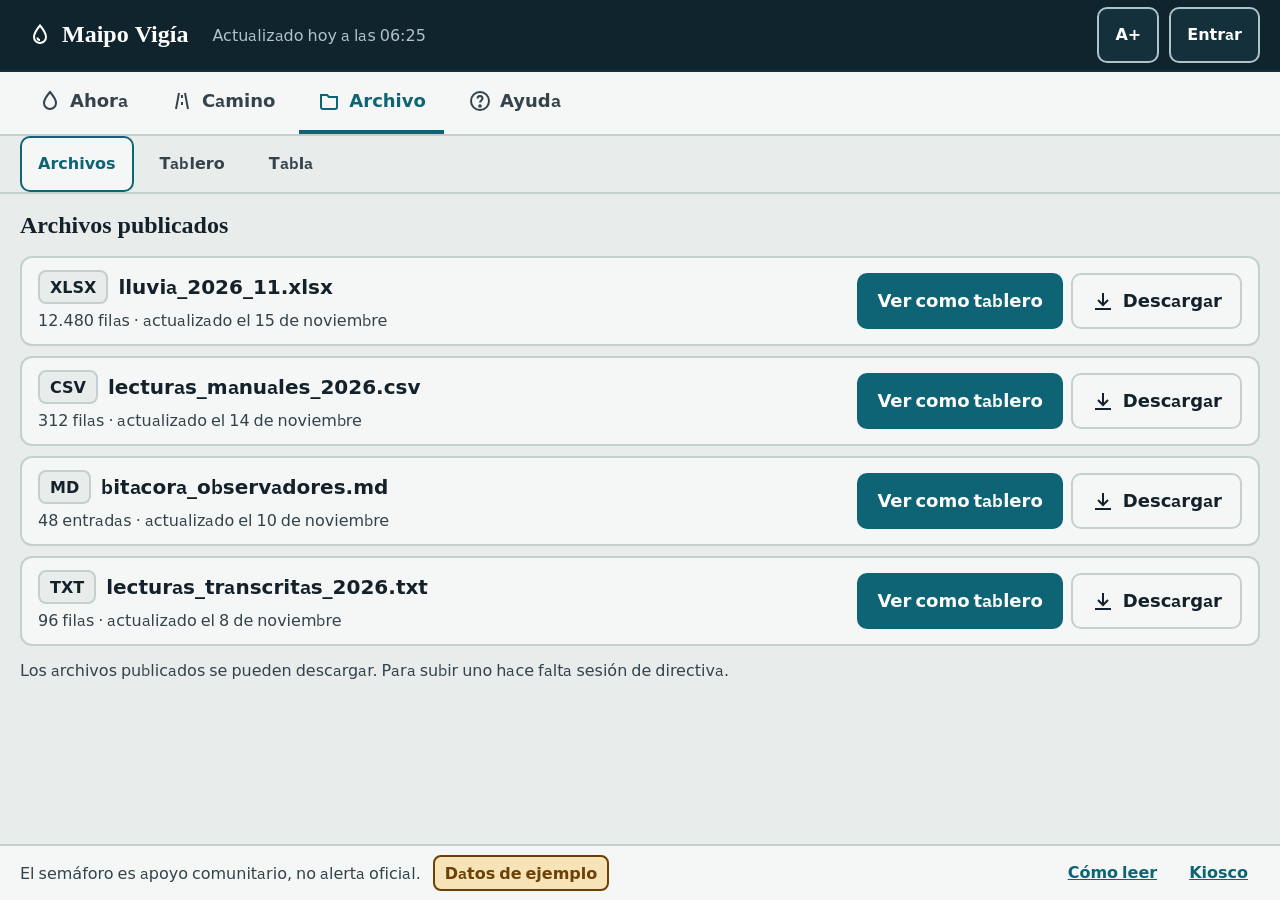
==== commit 12f45e02: "Reemplaza el sitio por el tablero de pestañas con ingreso oficial - index.html nuevo: una sola págin" ====
--- a/docs/archivo.html
+++ b/docs/archivo.html
@@ -2,88 +2,13 @@
 <html lang="es-CL">
 <head>
 <meta charset="utf-8">
-<meta name="viewport" content="width=device-width, initial-scale=1">
-<meta name="color-scheme" content="light">
-<meta name="description" content="Visor del archivo de lluvia con mapeo de columnas y gráfico vacío cuando no hay lecturas.">
-<title>Maipo Vigía · Archivo abierto</title>
-<link rel="icon" href="data:image/svg+xml,%3Csvg xmlns='http://www.w3.org/2000/svg' viewBox='0 0 24 32'%3E%3Crect x='6' y='2' width='12' height='28' rx='6' fill='none' stroke='%230E6C7C' stroke-width='2'/%3E%3Cpath d='M8 20h8v8a2 2 0 0 1-2 2H10a2 2 0 0 1-2-2z' fill='%230E6C7C'/%3E%3C/svg%3E">
-<link rel="stylesheet" href="assets/estilos.css">
-<script src="datos/estaciones.js" defer></script>
-<script src="datos/historicos.js" defer></script>
-<script src="assets/paginas.js" defer></script>
+<title>Maipo Vigía — esta página se mudó</title>
+<meta http-equiv="refresh" content="0; url=./#/archivo/archivos">
+<link rel="canonical" href="./#/archivo/archivos">
 </head>
-<body>
-<header class="barra-superior">
-  <div class="contenedor barra-superior-interior">
-    <a class="marca-barra" href="index.html">
-      <svg viewBox="0 0 24 32" width="19" height="25" aria-hidden="true">
-        <rect x="6" y="2" width="12" height="28" rx="6" fill="none" stroke="currentColor" stroke-width="2"/>
-        <path d="M8 20h8v8a2 2 0 0 1-2 2H10a2 2 0 0 1-2-2z" fill="currentColor"/>
-      </svg>
-      Maipo Vigía
-    </a>
-    <nav class="nav-principal" aria-label="Navegación principal">
-      <a class="nav-enlace" href="index.html" aria-current="page">Ahora</a>
-      <a class="nav-enlace" href="registrar.html">Registrar</a>
-      <a class="nav-enlace" href="historial.html">Historial</a>
-    </nav>
-  </div>
-</header>
-<main>
-<div class="contenedor">
-
-<h1 class="titulo-pagina">Archivo abierto</h1>
-<p class="bajada-pagina">El archivo publicado no trae lecturas, así que el gráfico se muestra vacío y se dice con palabras. El mapeo de columnas sí corresponde al contrato del proyecto.</p>
-<h2 class="titulo-pagina" style="font-size:1.5rem">Mapeo de columnas</h2>
-<div class="tabla-scroll" tabindex="0" role="region" aria-label="Campos esperados">
-<table class="tabla-datos">
-  <caption>Campos esperados</caption>
-  <thead><tr><th scope="col">Campo del archivo</th><th scope="col">Uso en el tablero</th></tr></thead>
-  <tbody>
-    <tr data-filtrable><td>timestamp</td><td>fecha y hora de la medición</td></tr>
-    <tr data-filtrable><td>station_id</td><td>punto al que pertenece la lectura</td></tr>
-    <tr data-filtrable><td>rainfall_mm</td><td>lluvia del intervalo, en milímetros</td></tr>
-    <tr data-filtrable><td>tipo de registro</td><td>automático o manual</td></tr>
-  </tbody>
-</table>
-</div>
-<div class="bloque-pagina">
-  <h2>Gráfico de lluvia</h2>
-  <svg viewBox="0 0 720 260" role="img" aria-label="Gráfico vacío: sin lecturas para dibujar" style="width:100%;height:auto;display:block">
-    <line x1="60" y1="30" x2="60" y2="220" stroke="#15212A" stroke-width="2"/>
-    <line x1="60" y1="220" x2="690" y2="220" stroke="#15212A" stroke-width="2"/>
-    <text x="80" y="130" fill="#33424B" font-size="18">Sin lecturas para dibujar</text>
-  </svg>
-  <p class="nota-pagina">No hay filas en el archivo publicado. Un vacío se explica; nunca se convierte en una franja de cero.</p>
-</div>
-<div class="acciones-pagina">
-  <a class="boton-primario" href="historial.html">Volver al historial</a>
-  <a class="boton-secundario" href="ayuda.html">Cómo leer el tablero</a>
-</div>
-</div>
-</main>
-<nav class="barra-inferior" aria-label="Navegación móvil">
-  <a class="nav-movil-item" href="index.html" aria-current="page">Ahora</a>
-  <a class="nav-movil-item" href="registrar.html">Registrar</a>
-  <a class="nav-movil-item" href="historial.html">Historial</a>
-</nav>
-<footer class="pie">
-  <div class="contenido">
-    <p class="pie__titulo">Todas las páginas</p>
-    <ul class="enlaces-pie">
-      <li><a href="index.html">Ahora</a></li>
-      <li><a href="zona.html">Detalle de una zona</a></li>
-      <li><a href="registrar.html">Registrar una lectura</a></li>
-      <li><a href="avisar.html">Avisar algo</a></li>
-      <li><a href="historial.html">Historial de archivos</a></li>
-      <li><a href="archivo.html">Archivo abierto</a></li>
-      <li><a href="camino.html">El camino de hoy</a></li>
-      <li><a href="ayuda.html">Cómo leer el tablero</a></li>
-      <li><a href="kiosco.html">Pantalla de kiosco</a></li>
-      <li><a href="observadores.html">Padrón de observadores</a></li>
-    </ul>
-    <p class="pie__legal">Copia estática del proyecto. No emite alertas y no reemplaza a los organismos oficiales.</p>
-  </div>
-</footer>
+<body style="font-family:system-ui,sans-serif;font-size:18px;padding:24px;">
+<p>Esta página ahora es una pestaña del tablero.</p>
+<p><a href="./#/archivo/archivos">Continuar a Maipo Vigía</a></p>
+<script>location.replace('./#/archivo/archivos');</script>
 </body>
 </html>
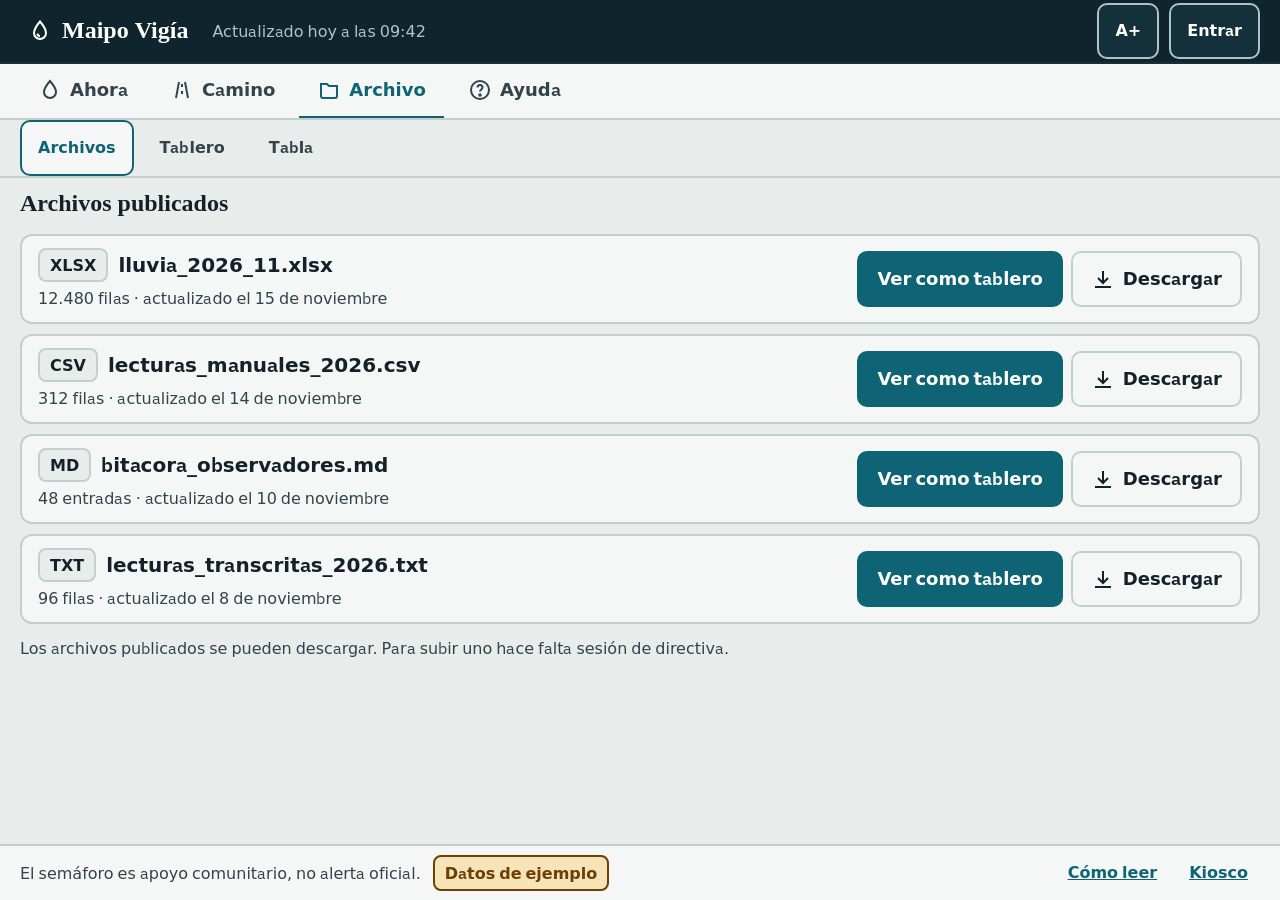
==== commit 44877876: "Mejora integral de Maipo Vigía: seguridad Supabase, lógica, accesibilidad, documentación y pruebas E" ====
--- a/docs/archivo.html
+++ b/docs/archivo.html
@@ -3,12 +3,12 @@
 <head>
 <meta charset="utf-8">
 <title>Maipo Vigía — esta página se mudó</title>
-<meta http-equiv="refresh" content="0; url=./#/archivo/archivos">
-<link rel="canonical" href="./#/archivo/archivos">
+<meta http-equiv="refresh" content="0; url=./index.html#/archivo/archivos">
+<link rel="canonical" href="./index.html#/archivo/archivos">
 </head>
 <body style="font-family:system-ui,sans-serif;font-size:18px;padding:24px;">
 <p>Esta página ahora es una pestaña del tablero.</p>
-<p><a href="./#/archivo/archivos">Continuar a Maipo Vigía</a></p>
-<script>location.replace('./#/archivo/archivos');</script>
+<p><a href="./index.html#/archivo/archivos">Continuar a Maipo Vigía</a></p>
+<script>location.replace('./index.html#/archivo/archivos');</script>
 </body>
 </html>
